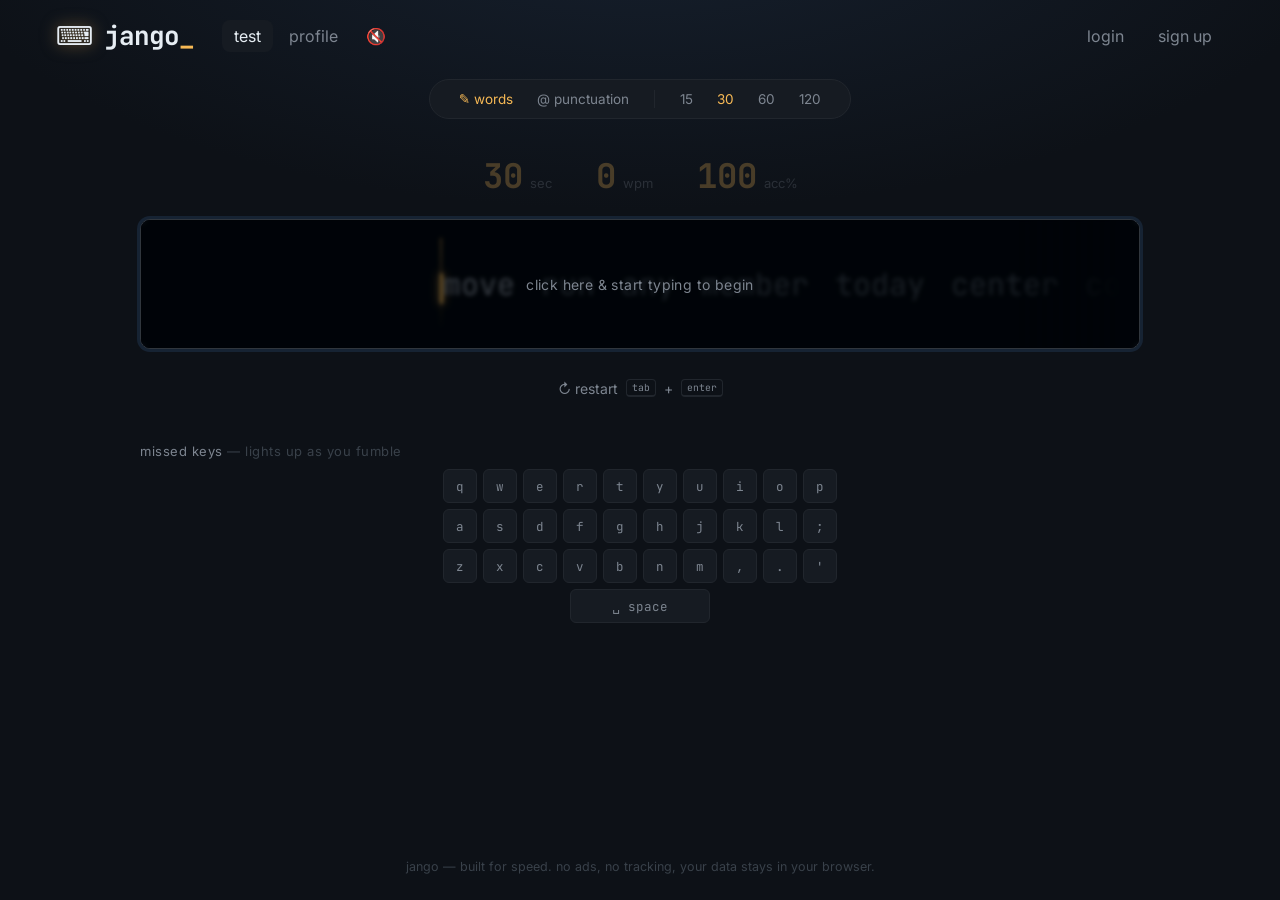
==== index.html @ 39b9f6f8 "Build Jango: dark-themed typing speed test with moving word belt - Conveyor-belt word display: words" ====
<!DOCTYPE html>
<html lang="en">
<head>
  <meta charset="UTF-8" />
  <meta name="viewport" content="width=device-width, initial-scale=1.0" />
  <title>Jango — Typing Speed Test</title>
  <meta name="description" content="Jango: a fast, beautiful, dark-themed typing speed test with a moving word belt, missed-key analytics and per-user progress tracking." />
  <link rel="preconnect" href="https://fonts.googleapis.com" />
  <link rel="preconnect" href="https://fonts.gstatic.com" crossorigin />
  <link href="https://fonts.googleapis.com/css2?family=JetBrains+Mono:ital,wght@0,400;0,500;0,700;1,400&family=Inter:wght@400;500;600;800&display=swap" rel="stylesheet" />
  <link rel="stylesheet" href="css/style.css" />
  <link rel="icon" href="data:image/svg+xml,<svg xmlns='http://www.w3.org/2000/svg' viewBox='0 0 100 100'><text y='.9em' font-size='90'>⌨️</text></svg>" />
</head>
<body>

  <!-- ══════════════════════ TOP PROGRESS BAR (GitHub-upload style) ══════════════════════ -->
  <div id="top-progress" class="top-progress" aria-hidden="true">
    <div id="top-progress-fill" class="top-progress__fill"></div>
  </div>

  <!-- ══════════════════════ HEADER ══════════════════════ -->
  <header class="header">
    <div class="header__brand" id="brand-home" title="Jango — home">
      <!-- IMAGE PLACEHOLDER: swap this inline logo for assets/images/logo.svg when ready -->
      <span class="header__logo" aria-hidden="true">⌨</span>
      <h1 class="header__title">jango<span class="header__cursor">_</span></h1>
    </div>

    <nav class="header__nav">
      <button class="nav-btn" id="nav-test"    title="Typing test">test</button>
      <button class="nav-btn" id="nav-profile" title="Your stats & history">profile</button>
      <button class="nav-btn" id="nav-sound"   title="Toggle sound effects">🔇</button>
    </nav>

    <div class="header__auth" id="auth-area">
      <!-- Filled by auth.js: either "login / sign up" buttons or the username + logout -->
    </div>
  </header>

  <!-- ══════════════════════ MAIN ══════════════════════ -->
  <main class="main">

    <!-- ─────────────── TEST VIEW ─────────────── -->
    <section id="view-test" class="view view--active">

      <!-- config bar -->
      <div class="config" id="config-bar">
        <div class="config__group" role="group" aria-label="content mode">
          <button class="chip chip--active" data-punct="off" id="chip-words">✎ words</button>
          <button class="chip" data-punct="on" id="chip-punct">@ punctuation</button>
        </div>
        <span class="config__divider"></span>
        <div class="config__group" role="group" aria-label="test duration">
          <button class="chip chip--time" data-time="15">15</button>
          <button class="chip chip--time chip--active" data-time="30">30</button>
          <button class="chip chip--time" data-time="60">60</button>
          <button class="chip chip--time" data-time="120">120</button>
        </div>
      </div>

      <!-- live stats -->
      <div class="live" id="live-stats">
        <div class="live__stat"><span class="live__value" id="live-timer">30</span><span class="live__label">sec</span></div>
        <div class="live__stat"><span class="live__value" id="live-wpm">0</span><span class="live__label">wpm</span></div>
        <div class="live__stat"><span class="live__value" id="live-acc">100</span><span class="live__label">acc%</span></div>
      </div>

      <!-- ── THE BELT ──  words ride right→left; typed words fall off the left edge -->
      <div class="belt-zone" id="belt-zone" tabindex="0" aria-label="typing area — click and start typing">
        <div class="belt-zone__fade belt-zone__fade--left"></div>
        <div class="belt-zone__fade belt-zone__fade--right"></div>
        <div class="belt__marker" aria-hidden="true"></div>
        <div class="belt" id="belt"><!-- word spans injected by belt.js --></div>
        <div class="belt-zone__hint" id="belt-hint">click here & start typing to begin</div>
      </div>

      <!-- restart -->
      <div class="under-belt">
        <button class="ghost-btn" id="btn-restart" title="Restart (Tab + Enter)">
          ↻ restart <kbd>tab</kbd>+<kbd>enter</kbd>
        </button>
      </div>

      <!-- live missed-keys keyboard -->
      <div class="kbwrap">
        <p class="kbwrap__title">missed keys <span class="kbwrap__sub">— lights up as you fumble</span></p>
        <div class="keyboard" id="keyboard"><!-- built by stats.js --></div>
      </div>
    </section>

    <!-- ─────────────── RESULTS VIEW ─────────────── -->
    <section id="view-results" class="view">
      <h2 class="results__heading">run complete<span class="accent">.</span></h2>

      <div class="results__grid">
        <div class="rcard rcard--big">
          <span class="rcard__label">wpm</span>
          <span class="rcard__value" id="res-wpm">0</span>
        </div>
        <div class="rcard rcard--big">
          <span class="rcard__label">accuracy</span>
          <span class="rcard__value" id="res-acc">0%</span>
        </div>
        <div class="rcard"><span class="rcard__label">raw wpm</span><span class="rcard__value rcard__value--sm" id="res-raw">0</span></div>
        <div class="rcard"><span class="rcard__label">consistency</span><span class="rcard__value rcard__value--sm" id="res-cons">0%</span></div>
        <div class="rcard"><span class="rcard__label">characters <span title="correct / incorrect / missed">ⓘ</span></span><span class="rcard__value rcard__value--sm" id="res-chars">0/0/0</span></div>
        <div class="rcard"><span class="rcard__label">mode</span><span class="rcard__value rcard__value--sm" id="res-mode">30s</span></div>
      </div>

      <div class="results__missed">
        <p class="kbwrap__title">your problem keys</p>
        <div id="res-missed-list" class="missed-list"><!-- worst keys, ranked --></div>
      </div>

      <canvas id="res-chart" class="results__chart" width="900" height="220" aria-label="words-per-minute over the duration of the test"></canvas>

      <div class="results__actions">
        <button class="ghost-btn" id="btn-again">↻ go again</button>
        <button class="ghost-btn" id="btn-to-profile">📈 view progress</button>
      </div>
      <p class="results__note" id="res-save-note"></p>
    </section>

    <!-- ─────────────── PROFILE VIEW ─────────────── -->
    <section id="view-profile" class="view">
      <div class="profile__head">
        <!-- IMAGE PLACEHOLDER: user avatar — swap for an <img src="assets/images/avatars/…"> -->
        <div class="profile__avatar" id="profile-avatar">?</div>
        <div>
          <h2 class="profile__name" id="profile-name">guest</h2>
          <p class="profile__meta" id="profile-meta">log in to start tracking your progress</p>
        </div>
      </div>

      <div class="results__grid profile__grid">
        <div class="rcard"><span class="rcard__label">tests taken</span><span class="rcard__value rcard__value--sm" id="pf-tests">0</span></div>
        <div class="rcard"><span class="rcard__label">best wpm</span><span class="rcard__value rcard__value--sm" id="pf-best">0</span></div>
        <div class="rcard"><span class="rcard__label">avg wpm</span><span class="rcard__value rcard__value--sm" id="pf-avg">0</span></div>
        <div class="rcard"><span class="rcard__label">avg accuracy</span><span class="rcard__value rcard__value--sm" id="pf-acc">0%</span></div>
      </div>

      <p class="kbwrap__title">wpm history</p>
      <canvas id="pf-chart" class="results__chart" width="900" height="240" aria-label="history of words-per-minute across all your tests"></canvas>

      <p class="kbwrap__title">all-time problem keys</p>
      <div class="keyboard keyboard--profile" id="pf-keyboard"></div>

      <p class="kbwrap__title">recent runs</p>
      <table class="runs" id="pf-table">
        <thead><tr><th>when</th><th>mode</th><th>wpm</th><th>acc</th><th>raw</th></tr></thead>
        <tbody><!-- rows injected --></tbody>
      </table>
    </section>
  </main>

  <footer class="footer">
    <span>jango — built for speed. no ads, no tracking, your data stays in your browser.</span>
  </footer>

  <!-- ══════════════════════ AUTH MODAL ══════════════════════ -->
  <div class="modal-backdrop" id="auth-modal" hidden>
    <div class="modal" role="dialog" aria-modal="true" aria-labelledby="auth-modal-title">
      <button class="modal__close" id="auth-close" aria-label="close">×</button>
      <h3 class="modal__title" id="auth-modal-title">welcome back</h3>
      <p class="modal__sub" id="auth-modal-sub">log in to keep your streaks and stats</p>

      <form id="auth-form" autocomplete="off">
        <label class="field">
          <span class="field__label">username</span>
          <input class="field__input" id="auth-user" type="text" minlength="2" maxlength="20" required spellcheck="false" />
        </label>
        <label class="field">
          <span class="field__label">password</span>
          <input class="field__input" id="auth-pass" type="password" minlength="4" required />
        </label>
        <p class="modal__error" id="auth-error" hidden></p>
        <button class="cta" type="submit" id="auth-submit">log in</button>
      </form>

      <p class="modal__switch">
        <span id="auth-switch-label">no account?</span>
        <button class="linklike" id="auth-switch">sign up</button>
      </p>
    </div>
  </div>

  <!--
    SOUND PLACEHOLDERS ─ drop files into assets/sounds/ with these names and
    sound.js picks them up automatically (see js/sound.js):
      assets/sounds/click.mp3   — keypress
      assets/sounds/error.mp3   — wrong key
      assets/sounds/finish.mp3  — test complete
      assets/sounds/levelup.mp3 — new personal best
  -->

  <script src="js/words.js"></script>
  <script src="js/storage.js"></script>
  <script src="js/sound.js"></script>
  <script src="js/auth.js"></script>
  <script src="js/stats.js"></script>
  <script src="js/belt.js"></script>
  <script src="js/main.js"></script>
</body>
</html>
---- css/style.css ----
/* ═══════════════════════════════════════════════════════════════════
   JANGO — dark theme
   Design tokens live on :root so a future light theme (or user themes)
   only has to swap these values.
   ═══════════════════════════════════════════════════════════════════ */
:root {
  --bg:        #0d1117;   /* page ground (GitHub-dark family)          */
  --bg-raise:  #161b22;   /* cards, header                             */
  --bg-inset:  #010409;   /* belt zone, inputs                         */
  --line:      #21262d;   /* hairline borders                          */
  --text:      #e6edf3;   /* primary text                              */
  --text-dim:  #7d8590;   /* secondary text                            */
  --text-faint:#39414a;   /* untyped belt words                        */
  --accent:    #f7b955;   /* jango gold — caret, highlights            */
  --accent-2:  #58a6ff;   /* cool blue — links, chart line             */
  --good:      #3fb950;   /* correct chars, progress bar               */
  --bad:       #f85149;   /* errors, missed keys                       */
  --font-mono: "JetBrains Mono", ui-monospace, "Cascadia Code", Consolas, monospace;
  --font-ui:   "Inter", system-ui, -apple-system, "Segoe UI", sans-serif;
  --radius: 10px;
}

* { margin: 0; padding: 0; box-sizing: border-box; }

html { color-scheme: dark; }

body {
  background:
    radial-gradient(1200px 500px at 50% -10%, #16202e 0%, transparent 60%),
    var(--bg);
  color: var(--text);
  font-family: var(--font-ui);
  min-height: 100vh;
  display: flex;
  flex-direction: column;
}

button { font: inherit; color: inherit; background: none; border: none; cursor: pointer; }
kbd {
  font-family: var(--font-mono); font-size: .7em;
  border: 1px solid var(--line); border-bottom-width: 2px;
  border-radius: 4px; padding: 1px 5px; color: var(--text-dim);
}

/* ═══════════ top progress bar — GitHub-upload style ═══════════ */
.top-progress {
  position: fixed; inset: 0 0 auto 0; height: 3px;
  background: transparent; z-index: 100;
}
.top-progress__fill {
  height: 100%; width: 0%;
  background: linear-gradient(90deg, var(--good), #7ee787);
  box-shadow: 0 0 12px rgba(63, 185, 80, .8);
  transition: width .25s linear, opacity .4s ease;
  border-radius: 0 3px 3px 0;
}
.top-progress__fill.is-done { opacity: 0; }

/* ═══════════ header ═══════════ */
.header {
  display: flex; align-items: center; gap: 28px;
  padding: 18px clamp(16px, 5vw, 56px);
}
.header__brand { display: flex; align-items: center; gap: 10px; cursor: pointer; user-select: none; }
.header__logo  { font-size: 26px; filter: drop-shadow(0 0 8px rgba(247,185,85,.5)); }
.header__title { font-family: var(--font-mono); font-size: 26px; font-weight: 700; letter-spacing: -1px; }
.header__cursor { color: var(--accent); animation: blink 1.1s steps(1) infinite; }
@keyframes blink { 50% { opacity: 0; } }

.header__nav { display: flex; gap: 4px; }
.nav-btn {
  color: var(--text-dim); padding: 6px 12px; border-radius: 8px;
  transition: color .15s, background .15s;
}
.nav-btn:hover, .nav-btn.is-active { color: var(--text); background: var(--bg-raise); }

.header__auth { margin-left: auto; display: flex; align-items: center; gap: 10px; }
.header__user { font-family: var(--font-mono); color: var(--accent); }

/* ═══════════ layout ═══════════ */
.main {
  width: min(1000px, 94vw);
  margin: 0 auto;
  flex: 1;
  display: flex; flex-direction: column;
}
.view { display: none; animation: fadein .3s ease; padding-bottom: 48px; }
.view--active { display: block; }
@keyframes fadein { from { opacity: 0; transform: translateY(6px); } }

/* ═══════════ config chips ═══════════ */
.config {
  display: flex; align-items: center; justify-content: center; gap: 14px;
  background: var(--bg-raise); border: 1px solid var(--line);
  border-radius: 999px; padding: 6px 18px;
  width: fit-content; margin: 8px auto 34px;
  transition: opacity .25s;
}
.config.is-hidden { opacity: 0; pointer-events: none; }
.config__group { display: flex; gap: 2px; }
.config__divider { width: 1px; height: 18px; background: var(--line); }
.chip {
  color: var(--text-dim); font-size: 13.5px; padding: 5px 11px; border-radius: 999px;
  transition: color .15s;
}
.chip:hover { color: var(--text); }
.chip--active { color: var(--accent); }

/* ═══════════ live stats ═══════════ */
.live {
  display: flex; justify-content: center; gap: 44px;
  margin-bottom: 10px; min-height: 56px;
  opacity: .25; transition: opacity .3s;
}
.live.is-on { opacity: 1; }
.live__stat  { display: flex; align-items: baseline; gap: 7px; }
.live__value { font-family: var(--font-mono); font-size: 34px; font-weight: 700; color: var(--accent); }
.live__label { color: var(--text-dim); font-size: 13px; }

/* ═══════════ THE BELT ═══════════ */
.belt-zone {
  position: relative;
  height: 130px;
  background: var(--bg-inset);
  border: 1px solid var(--line);
  border-radius: var(--radius);
  overflow: hidden;
  outline: none;
  cursor: text;
}
.belt-zone:focus-within, .belt-zone:focus { border-color: #30363d; box-shadow: 0 0 0 3px rgba(88,166,255,.12); }

/* soft edges so words genuinely "disappear" off both sides */
.belt-zone__fade {
  position: absolute; top: 0; bottom: 0; width: 120px; z-index: 3; pointer-events: none;
}
.belt-zone__fade--left  { left: 0;  background: linear-gradient(90deg,  var(--bg-inset) 15%, transparent); }
.belt-zone__fade--right { right: 0; background: linear-gradient(-90deg, var(--bg-inset) 15%, transparent); }

/* the fixed "read head": words are typed when they reach this line */
.belt__marker {
  position: absolute; left: 30%; top: 18px; bottom: 18px; width: 2px; z-index: 2;
  background: linear-gradient(var(--accent), transparent);
  opacity: .5;
}

.belt {
  position: absolute; left: 30%; top: 50%;
  display: flex; gap: 26px; align-items: baseline;
  transform: translateY(-50%);
  transition: transform .22s cubic-bezier(.25, .9, .3, 1);
  will-change: transform;
  white-space: nowrap;
}

.word {
  font-family: var(--font-mono);
  font-size: 30px;
  color: var(--text-faint);
  transition: opacity .35s ease, filter .35s ease;
}
.word--active .letter--pending { color: var(--text-dim); }
.word--done   { opacity: .18; filter: blur(1px); }   /* fading off the left edge */
.word--gone   { opacity: 0; }

.letter { transition: color .08s; }
.letter--ok    { color: var(--good); }
.letter--bad   { color: var(--bad); text-decoration: underline; text-underline-offset: 5px; }
.letter--extra { color: var(--bad); opacity: .6; }

/* caret inside the active word */
.caret {
  display: inline-block; width: 2.5px; height: 1.05em;
  background: var(--accent); border-radius: 2px;
  vertical-align: text-bottom;
  animation: blink 1s steps(1) infinite;
  box-shadow: 0 0 8px var(--accent);
}
.belt-zone.is-typing .caret { animation: none; }

.belt-zone__hint {
  position: absolute; inset: 0; z-index: 4;
  display: flex; align-items: center; justify-content: center;
  color: var(--text-dim); font-size: 14px; letter-spacing: .4px;
  background: rgba(1, 4, 9, .55); backdrop-filter: blur(2px);
  transition: opacity .25s;
}
.belt-zone__hint.is-hidden { opacity: 0; pointer-events: none; }

/* wrong-key shake */
@keyframes shake { 25% { transform: translate(-2px, -50%); } 75% { transform: translate(2px, -50%); } }
.belt.is-error { animation: shake .09s 1 linear; }

.under-belt { display: flex; justify-content: center; margin: 20px 0 36px; }
.ghost-btn {
  color: var(--text-dim); font-size: 14px;
  padding: 9px 18px; border-radius: 8px; border: 1px solid transparent;
  display: inline-flex; align-items: center; gap: 8px;
  transition: color .15s, border-color .15s, background .15s;
}
.ghost-btn:hover { color: var(--text); border-color: var(--line); background: var(--bg-raise); }

/* ═══════════ keyboard heat-map ═══════════ */
.kbwrap { margin-top: 6px; }
.kbwrap__title { color: var(--text-dim); font-size: 13px; margin: 22px 0 10px; letter-spacing: .5px; }
.kbwrap__sub   { color: var(--text-faint); }

.keyboard { display: flex; flex-direction: column; gap: 6px; align-items: center; user-select: none; }
.keyboard__row { display: flex; gap: 6px; }
.key {
  font-family: var(--font-mono); font-size: 12.5px;
  min-width: 34px; height: 34px; padding: 0 8px;
  display: flex; align-items: center; justify-content: center;
  border: 1px solid var(--line); border-radius: 6px;
  color: var(--text-dim); background: var(--bg-raise);
  transition: background .2s, color .2s, box-shadow .2s, transform .05s;
  position: relative;
}
.key--wide { min-width: 140px; }
.key.is-pressed { transform: translateY(1px); background: #1f2733; color: var(--text); }
/* heat levels applied by stats.js according to miss ratio */
.key.heat-1 { background: #3d1d1f; color: #ffa198; border-color: #5a2224; }
.key.heat-2 { background: #58211f; color: #ffb4ab; border-color: #7c2a26; box-shadow: 0 0 8px rgba(248,81,73,.25); }
.key.heat-3 { background: #7c2a26; color: #ffd8d3; border-color: var(--bad); box-shadow: 0 0 14px rgba(248,81,73,.45); }
.key__count {
  position: absolute; top: -7px; right: -5px;
  background: var(--bad); color: #fff; font-size: 9px; font-weight: 700;
  min-width: 15px; height: 15px; border-radius: 999px;
  display: flex; align-items: center; justify-content: center; padding: 0 3px;
}

/* ═══════════ results ═══════════ */
.results__heading { font-size: 34px; font-weight: 800; margin: 18px 0 26px; }
.accent { color: var(--accent); }

.results__grid {
  display: grid; grid-template-columns: repeat(4, 1fr); gap: 14px;
}
.rcard {
  background: var(--bg-raise); border: 1px solid var(--line); border-radius: var(--radius);
  padding: 16px 18px; display: flex; flex-direction: column; gap: 6px;
}
.rcard--big { grid-column: span 2; }
.rcard__label { color: var(--text-dim); font-size: 13px; }
.rcard__value { font-family: var(--font-mono); font-size: 52px; font-weight: 700; color: var(--accent); line-height: 1; }
.rcard__value--sm { font-size: 26px; color: var(--text); }

.results__missed { margin-top: 26px; }
.missed-list { display: flex; flex-wrap: wrap; gap: 10px; }
.missed-list__empty { color: var(--text-dim); font-size: 14px; }
.mkey {
  font-family: var(--font-mono);
  display: inline-flex; align-items: center; gap: 8px;
  border: 1px solid #5a2224; background: #2a1215; color: #ffa198;
  border-radius: 8px; padding: 7px 12px; font-size: 14px;
}
.mkey b { font-size: 17px; color: #ffd8d3; }

.results__chart {
  width: 100%; height: auto; margin-top: 28px;
  background: var(--bg-raise); border: 1px solid var(--line); border-radius: var(--radius);
}
.results__actions { display: flex; gap: 12px; margin-top: 22px; }
.results__note { color: var(--text-dim); font-size: 13px; margin-top: 14px; }
.results__note a, .linklike { color: var(--accent-2); }

/* ═══════════ profile ═══════════ */
.profile__head { display: flex; align-items: center; gap: 18px; margin: 18px 0 26px; }
.profile__avatar {
  width: 64px; height: 64px; border-radius: 50%;
  background: linear-gradient(135deg, var(--accent), #d98324);
  color: #1a1108; font-size: 30px; font-weight: 800;
  display: flex; align-items: center; justify-content: center;
  text-transform: uppercase;
}
.profile__name { font-size: 26px; font-weight: 800; }
.profile__meta { color: var(--text-dim); font-size: 14px; margin-top: 2px; }
.profile__grid { margin-bottom: 10px; }
.keyboard--profile { align-items: flex-start; }

.runs { width: 100%; border-collapse: collapse; font-size: 14px; }
.runs th {
  text-align: left; color: var(--text-dim); font-weight: 500; font-size: 12.5px;
  padding: 8px 12px; border-bottom: 1px solid var(--line);
}
.runs td { padding: 9px 12px; border-bottom: 1px solid var(--line); font-family: var(--font-mono); }
.runs tr:hover td { background: var(--bg-raise); }

/* ═══════════ auth modal ═══════════ */
.modal-backdrop[hidden] { display: none; }
.modal-backdrop {
  position: fixed; inset: 0; z-index: 200;
  background: rgba(1, 4, 9, .7); backdrop-filter: blur(3px);
  display: flex; align-items: center; justify-content: center;
}
.modal {
  position: relative;
  width: min(380px, 92vw);
  background: var(--bg-raise); border: 1px solid var(--line);
  border-radius: 14px; padding: 30px;
  animation: pop .18s ease;
}
@keyframes pop { from { transform: scale(.96); opacity: 0; } }
.modal__close { position: absolute; top: 10px; right: 14px; font-size: 22px; color: var(--text-dim); }
.modal__title { font-size: 22px; font-weight: 800; }
.modal__sub   { color: var(--text-dim); font-size: 13.5px; margin: 4px 0 20px; }
.modal__error { color: var(--bad); font-size: 13px; margin-bottom: 12px; }
.modal__switch { margin-top: 16px; color: var(--text-dim); font-size: 13.5px; text-align: center; }

.field { display: block; margin-bottom: 14px; }
.field__label { display: block; color: var(--text-dim); font-size: 12.5px; margin-bottom: 6px; }
.field__input {
  width: 100%; background: var(--bg-inset); border: 1px solid var(--line);
  border-radius: 8px; padding: 10px 12px; color: var(--text);
  font-family: var(--font-mono); font-size: 14px; outline: none;
  transition: border-color .15s, box-shadow .15s;
}
.field__input:focus { border-color: var(--accent-2); box-shadow: 0 0 0 3px rgba(88,166,255,.15); }

.cta {
  width: 100%; padding: 11px;
  background: var(--accent); color: #1a1108;
  font-weight: 700; border-radius: 8px;
  transition: filter .15s, transform .05s;
}
.cta:hover { filter: brightness(1.08); }
.cta:active { transform: translateY(1px); }

/* ═══════════ footer ═══════════ */
.footer {
  text-align: center; color: var(--text-faint); font-size: 12.5px;
  padding: 22px 0 26px;
}

/* ═══════════ responsive ═══════════ */
@media (max-width: 760px) {
  .results__grid { grid-template-columns: repeat(2, 1fr); }
  .word { font-size: 24px; }
  .live { gap: 26px; }
  .live__value { font-size: 26px; }
  .keyboard { transform: scale(.82); transform-origin: top center; }
  .header { flex-wrap: wrap; gap: 12px; }
}
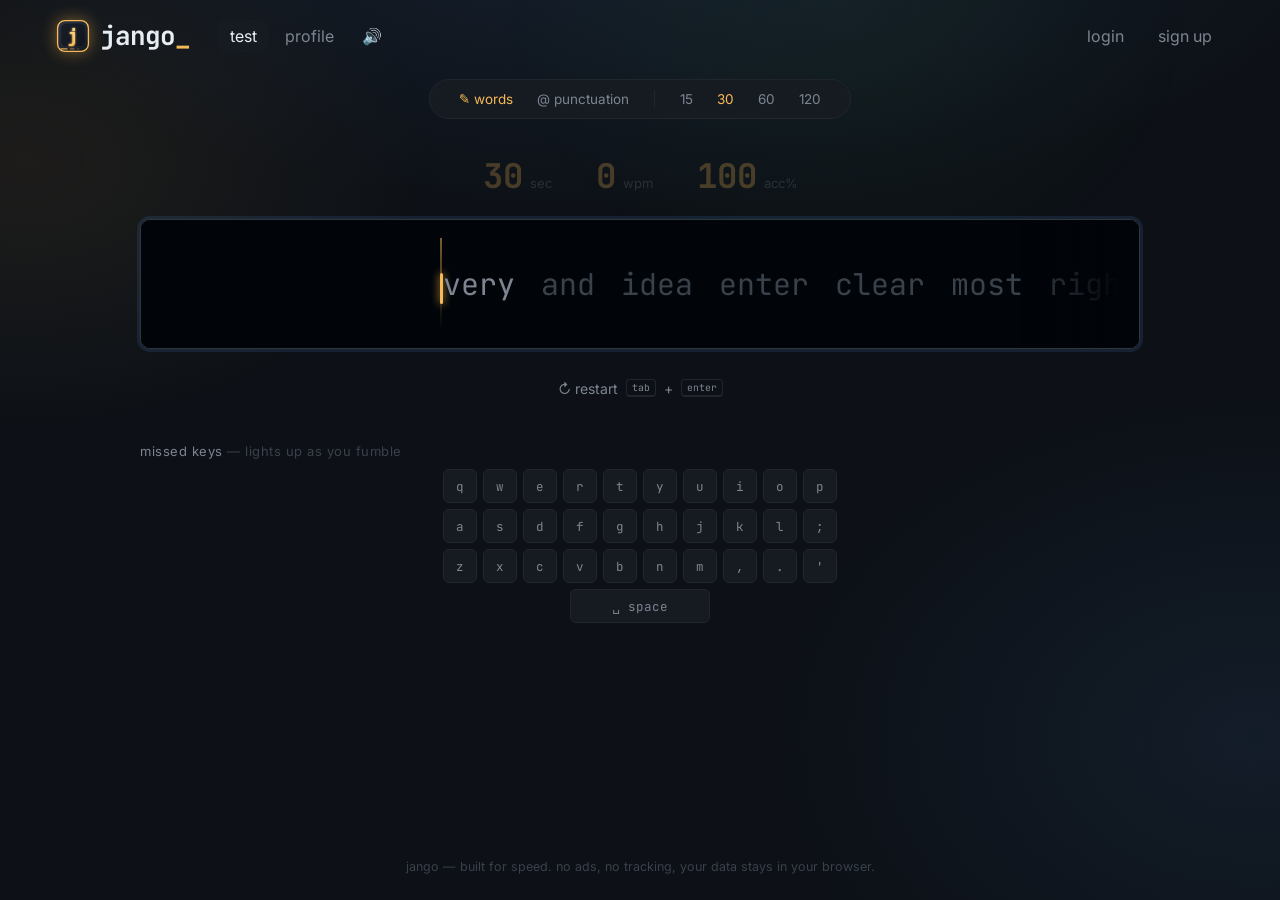
==== commit fa7f1f86: "Add real sounds/logo, fix start-hint bug, and add game-feel effects - Fix: 'click here & start typin" ====
--- a/index.html
+++ b/index.html
@@ -9,7 +9,7 @@
   <link rel="preconnect" href="https://fonts.gstatic.com" crossorigin />
   <link href="https://fonts.googleapis.com/css2?family=JetBrains+Mono:ital,wght@0,400;0,500;0,700;1,400&family=Inter:wght@400;500;600;800&display=swap" rel="stylesheet" />
   <link rel="stylesheet" href="css/style.css" />
-  <link rel="icon" href="data:image/svg+xml,<svg xmlns='http://www.w3.org/2000/svg' viewBox='0 0 100 100'><text y='.9em' font-size='90'>⌨️</text></svg>" />
+  <link rel="icon" href="assets/images/logo.svg" type="image/svg+xml" />
 </head>
 <body>
 
@@ -21,8 +21,7 @@
   <!-- ══════════════════════ HEADER ══════════════════════ -->
   <header class="header">
     <div class="header__brand" id="brand-home" title="Jango — home">
-      <!-- IMAGE PLACEHOLDER: swap this inline logo for assets/images/logo.svg when ready -->
-      <span class="header__logo" aria-hidden="true">⌨</span>
+      <img class="header__logo" src="assets/images/logo.svg" alt="" width="34" height="34" />
       <h1 class="header__title">jango<span class="header__cursor">_</span></h1>
     </div>
 
@@ -71,7 +70,9 @@
         <div class="belt-zone__fade belt-zone__fade--right"></div>
         <div class="belt__marker" aria-hidden="true"></div>
         <div class="belt" id="belt"><!-- word spans injected by belt.js --></div>
-        <div class="belt-zone__hint" id="belt-hint">click here & start typing to begin</div>
+        <canvas id="fx-belt" class="fx-belt" aria-hidden="true"></canvas>
+        <div class="combo" id="combo" aria-hidden="true"></div>
+        <div class="belt-zone__hint" id="belt-hint">click here, then just start typing ⚡</div>
       </div>
 
       <!-- restart -->
@@ -91,6 +92,7 @@
     <!-- ─────────────── RESULTS VIEW ─────────────── -->
     <section id="view-results" class="view">
       <h2 class="results__heading">run complete<span class="accent">.</span></h2>
+      <p class="results__rank" id="res-rank"></p>
 
       <div class="results__grid">
         <div class="rcard rcard--big">
@@ -184,13 +186,13 @@
     </div>
   </div>
 
+  <!-- full-screen confetti layer (personal bests) -->
+  <canvas id="fx-screen" class="fx-screen" aria-hidden="true"></canvas>
+
   <!--
-    SOUND PLACEHOLDERS ─ drop files into assets/sounds/ with these names and
-    sound.js picks them up automatically (see js/sound.js):
-      assets/sounds/click.mp3   — keypress
-      assets/sounds/error.mp3   — wrong key
-      assets/sounds/finish.mp3  — test complete
-      assets/sounds/levelup.mp3 — new personal best
+    SOUNDS ─ real files live in assets/sounds/ (click/error/finish/levelup
+    .wav). Replace them with your own — same names — and sound.js picks
+    them up automatically.
   -->
 
   <script src="js/words.js"></script>
@@ -198,6 +200,7 @@
   <script src="js/sound.js"></script>
   <script src="js/auth.js"></script>
   <script src="js/stats.js"></script>
+  <script src="js/fx.js"></script>
   <script src="js/belt.js"></script>
   <script src="js/main.js"></script>
 </body>
--- a/css/style.css
+++ b/css/style.css
@@ -33,6 +33,24 @@
   min-height: 100vh;
   display: flex;
   flex-direction: column;
+  overflow-x: hidden;
+}
+
+/* slow-drifting aurora behind everything — makes the page feel alive */
+body::before {
+  content: "";
+  position: fixed; inset: -30%;
+  z-index: -1;
+  background:
+    radial-gradient(600px 400px at 20% 30%, rgba(247,185,85,.07), transparent 70%),
+    radial-gradient(700px 500px at 80% 70%, rgba(88,166,255,.08), transparent 70%),
+    radial-gradient(500px 400px at 60% 20%, rgba(63,185,80,.05), transparent 70%);
+  animation: aurora 26s ease-in-out infinite alternate;
+  pointer-events: none;
+}
+@keyframes aurora {
+  from { transform: translate(0, 0) rotate(0deg); }
+  to   { transform: translate(6%, 4%) rotate(8deg); }
 }
 
 button { font: inherit; color: inherit; background: none; border: none; cursor: pointer; }
@@ -62,7 +80,8 @@
   padding: 18px clamp(16px, 5vw, 56px);
 }
 .header__brand { display: flex; align-items: center; gap: 10px; cursor: pointer; user-select: none; }
-.header__logo  { font-size: 26px; filter: drop-shadow(0 0 8px rgba(247,185,85,.5)); }
+.header__logo  { display: block; filter: drop-shadow(0 0 8px rgba(247,185,85,.45)); transition: transform .25s; }
+.header__brand:hover .header__logo { transform: rotate(-8deg) scale(1.08); }
 .header__title { font-family: var(--font-mono); font-size: 26px; font-weight: 700; letter-spacing: -1px; }
 .header__cursor { color: var(--accent); animation: blink 1.1s steps(1) infinite; }
 @keyframes blink { 50% { opacity: 0; } }
@@ -163,6 +182,18 @@
 .word--done   { opacity: .18; filter: blur(1px); }   /* fading off the left edge */
 .word--gone   { opacity: 0; }
 
+/* perfectly-typed word pops gold as it leaves */
+.word--perfect { animation: wordpop .35s ease; }
+@keyframes wordpop {
+  30% { transform: scale(1.12); text-shadow: 0 0 18px rgba(247,185,85,.9); }
+}
+
+/* idle state: words bob gently so the belt looks alive before you type */
+.belt-zone.is-idle .word { animation: bob 3.2s ease-in-out infinite; }
+.belt-zone.is-idle .word:nth-child(3n)   { animation-delay: -.9s; }
+.belt-zone.is-idle .word:nth-child(3n+1) { animation-delay: -1.9s; }
+@keyframes bob { 50% { transform: translateY(-5px); } }
+
 .letter { transition: color .08s; }
 .letter--ok    { color: var(--good); }
 .letter--bad   { color: var(--bad); text-decoration: underline; text-underline-offset: 5px; }
@@ -184,8 +215,33 @@
   color: var(--text-dim); font-size: 14px; letter-spacing: .4px;
   background: rgba(1, 4, 9, .55); backdrop-filter: blur(2px);
   transition: opacity .25s;
-}
-.belt-zone__hint.is-hidden { opacity: 0; pointer-events: none; }
+  pointer-events: none;                 /* clicks pass through to the zone */
+  animation: hintpulse 2.2s ease-in-out infinite;
+}
+.belt-zone__hint.is-hidden { opacity: 0; animation: none; }
+@keyframes hintpulse { 50% { color: var(--text); } }
+
+/* particle canvases */
+.fx-belt {
+  position: absolute; inset: 0; z-index: 3; pointer-events: none;
+}
+.fx-screen {
+  position: fixed; inset: 0; z-index: 150; pointer-events: none;
+}
+
+/* combo streak badge — top-right of the belt zone */
+.combo {
+  position: absolute; top: 10px; right: 16px; z-index: 4;
+  font-family: var(--font-mono); font-size: 16px; font-weight: 700;
+  color: var(--accent);
+  opacity: 0; transform: translateY(-4px);
+  transition: opacity .2s, transform .2s;
+  text-shadow: 0 0 12px rgba(247,185,85,.6);
+  pointer-events: none;
+}
+.combo.is-on { opacity: 1; transform: translateY(0); }
+.combo.pulse { animation: combopulse .18s ease; }
+@keyframes combopulse { 40% { transform: scale(1.25); } }
 
 /* wrong-key shake */
 @keyframes shake { 25% { transform: translate(-2px, -50%); } 75% { transform: translate(2px, -50%); } }
@@ -230,8 +286,12 @@
 }
 
 /* ═══════════ results ═══════════ */
-.results__heading { font-size: 34px; font-weight: 800; margin: 18px 0 26px; }
+.results__heading { font-size: 34px; font-weight: 800; margin: 18px 0 6px; }
 .accent { color: var(--accent); }
+.results__rank {
+  color: var(--text-dim); font-size: 15px; margin: 0 0 24px;
+}
+.results__rank b { color: var(--accent); font-weight: 600; }
 
 .results__grid {
   display: grid; grid-template-columns: repeat(4, 1fr); gap: 14px;
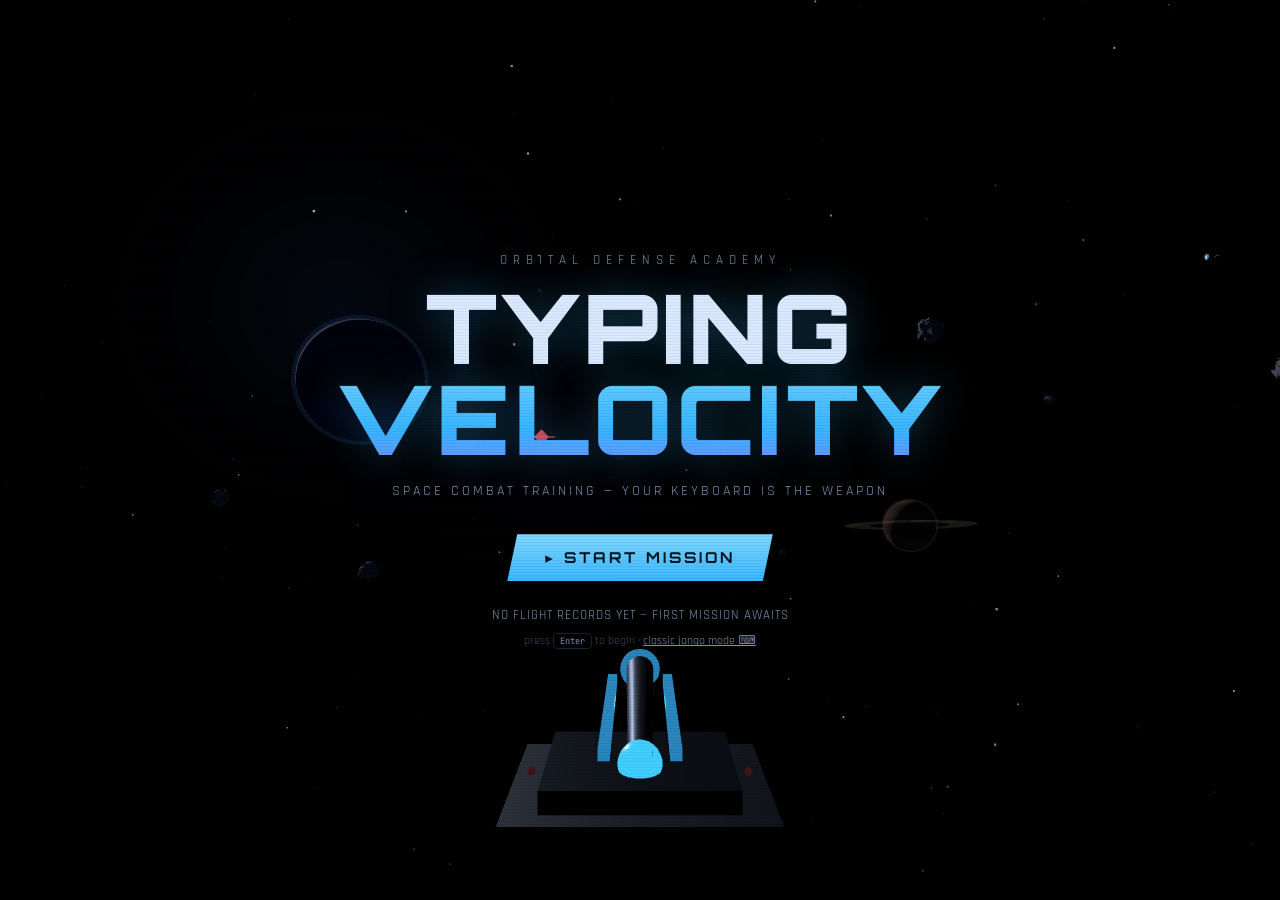
==== commit 5a6e6fcf: "Build Typing Velocity: 3D space-combat typing simulator Complete new main experience (Three.js, no b" ====
--- a/index.html
+++ b/index.html
@@ -3,205 +3,229 @@
 <head>
   <meta charset="UTF-8" />
   <meta name="viewport" content="width=device-width, initial-scale=1.0" />
-  <title>Jango — Typing Speed Test</title>
-  <meta name="description" content="Jango: a fast, beautiful, dark-themed typing speed test with a moving word belt, missed-key analytics and per-user progress tracking." />
+  <title>Typing Velocity — Space Combat Training</title>
+  <meta name="description" content="A 3D space-combat typing simulator: your typing charges the weapons. Timed, word-count and untimed missions, full customization, achievements and local records." />
   <link rel="preconnect" href="https://fonts.googleapis.com" />
   <link rel="preconnect" href="https://fonts.gstatic.com" crossorigin />
-  <link href="https://fonts.googleapis.com/css2?family=JetBrains+Mono:ital,wght@0,400;0,500;0,700;1,400&family=Inter:wght@400;500;600;800&display=swap" rel="stylesheet" />
-  <link rel="stylesheet" href="css/style.css" />
-  <link rel="icon" href="assets/images/logo.svg" type="image/svg+xml" />
+  <link href="https://fonts.googleapis.com/css2?family=Orbitron:wght@500;700;900&family=Rajdhani:wght@400;500;600&family=JetBrains+Mono:wght@400;500;700&display=swap" rel="stylesheet" />
+  <link rel="stylesheet" href="styles/main.css" />
+  <link rel="stylesheet" href="styles/hud.css" />
+  <link rel="icon" href="data:image/svg+xml,<svg xmlns='http://www.w3.org/2000/svg' viewBox='0 0 100 100'><text y='.9em' font-size='90'>🚀</text></svg>" />
+  <script type="importmap">{ "imports": { "three": "./vendor/three.module.min.js" } }</script>
 </head>
-<body>
-
-  <!-- ══════════════════════ TOP PROGRESS BAR (GitHub-upload style) ══════════════════════ -->
-  <div id="top-progress" class="top-progress" aria-hidden="true">
-    <div id="top-progress-fill" class="top-progress__fill"></div>
+<body data-screen="loading">
+
+  <!-- 3D space (or 2D fallback) — always behind everything -->
+  <canvas id="space" aria-hidden="true"></canvas>
+  <div class="scanlines" aria-hidden="true"></div>
+  <div id="cursor" aria-hidden="true"><i></i></div>
+
+  <!-- ═══════════ LOADING ═══════════ -->
+  <section class="screen active" id="screen-loading" aria-label="loading">
+    <div class="boot">
+      <p class="boot__head">INITIALIZING SYSTEM<span class="blink">…</span></p>
+      <ul id="boot-list"></ul>
+      <p id="boot-ready" class="boot__ready">SYSTEM READY</p>
+    </div>
+  </section>
+
+  <!-- ═══════════ LANDING ═══════════ -->
+  <section class="screen" id="screen-landing" aria-label="start">
+    <div class="landing">
+      <p class="landing__pre">ORBITAL DEFENSE ACADEMY</p>
+      <h1 class="landing__title">TYPING<br /><span>VELOCITY</span></h1>
+      <p class="landing__sub">SPACE COMBAT TRAINING — YOUR KEYBOARD IS THE WEAPON</p>
+      <button class="cta" id="btn-start" autofocus>▸ START MISSION</button>
+      <p class="landing__pb" id="landing-pb"></p>
+      <p class="landing__hint">press <kbd>Enter</kbd> to begin · <a href="classic/" class="classic-link">classic jango mode ⌨</a></p>
+    </div>
+  </section>
+
+  <!-- ═══════════ MISSION CONFIG ═══════════ -->
+  <section class="screen" id="screen-config" aria-label="mission configuration">
+    <div class="config-panel">
+      <header class="config-head">
+        <div>
+          <h2>MISSION CONFIGURATION</h2>
+          <p class="config-sub">calibrate the exercise — every option is yours</p>
+        </div>
+        <button class="ghost" id="btn-settings" title="Settings">⚙ SETTINGS</button>
+      </header>
+
+      <div class="cfg-row" id="cfg-mode">
+        <label>MODE</label>
+        <div class="chips">
+          <button class="chip" data-v="time">◔ TIME</button>
+          <button class="chip" data-v="words"># WORDS</button>
+          <button class="chip" data-v="untimed">∞ UNTIMED</button>
+        </div>
+      </div>
+
+      <div class="cfg-row" id="row-time">
+        <label>DURATION</label>
+        <div class="chips" id="cfg-time">
+          <button class="chip" data-v="15">15s</button>
+          <button class="chip" data-v="30">30s</button>
+          <button class="chip" data-v="60">60s</button>
+          <button class="chip" data-v="120">120s</button>
+          <span class="custom"><span>CUSTOM</span><input id="cfg-time-custom" type="number" min="5" max="3600" placeholder="s" /></span>
+        </div>
+      </div>
+
+      <div class="cfg-row" id="row-words">
+        <label>WORD COUNT</label>
+        <div class="chips" id="cfg-words">
+          <button class="chip" data-v="10">10</button>
+          <button class="chip" data-v="25">25</button>
+          <button class="chip" data-v="50">50</button>
+          <button class="chip" data-v="100">100</button>
+          <button class="chip" data-v="250">250</button>
+          <button class="chip" data-v="500">500</button>
+          <span class="custom"><span>CUSTOM</span><input id="cfg-words-custom" type="number" min="1" max="5000" placeholder="75" /></span>
+        </div>
+      </div>
+
+      <div class="cfg-row" id="cfg-content">
+        <label>CONTENT</label>
+        <div class="chips">
+          <button class="chip" data-v="words">WORDS</button>
+          <button class="chip" data-v="sentences">SENTENCES</button>
+          <button class="chip" data-v="quotes">QUOTES</button>
+          <button class="chip" data-v="code">CODE</button>
+        </div>
+      </div>
+
+      <div class="cfg-row">
+        <label>INCLUDE</label>
+        <div class="chips includes">
+          <label class="inc"><input type="checkbox" id="tgl-numbers" /><span>0-9 NUMBERS</span></label>
+          <label class="inc"><input type="checkbox" id="tgl-punctuation" /><span>.,!? PUNCTUATION</span></label>
+          <label class="inc"><input type="checkbox" id="tgl-symbols" /><span>@#$ SYMBOLS</span></label>
+          <label class="inc"><input type="checkbox" id="tgl-capitals" /><span>A-Z CAPITALS</span></label>
+        </div>
+      </div>
+
+      <div class="cfg-row" id="cfg-diff">
+        <label>DIFFICULTY</label>
+        <div class="chips">
+          <button class="chip" data-v="easy">EASY</button>
+          <button class="chip" data-v="normal">NORMAL</button>
+          <button class="chip" data-v="hard">HARD</button>
+          <button class="chip" data-v="expert">EXPERT</button>
+        </div>
+      </div>
+
+      <footer class="config-foot">
+        <div class="mission-preview">
+          <b id="mission-num">MISSION 01</b>
+          <em id="mission-name">CALIBRATION</em>
+          <span id="mission-brief"></span>
+          <span id="mission-inf" class="inf" hidden>MISSION TIME <b>∞</b> — no countdown, finish at your own pace</span>
+        </div>
+        <button class="cta" id="btn-launch">▸ LAUNCH</button>
+      </footer>
+    </div>
+  </section>
+
+  <!-- ═══════════ GAME ═══════════ -->
+  <section class="screen" id="screen-game" aria-label="typing test">
+    <!-- top strip -->
+    <div class="hud-top">
+      <div class="hud-panel hud-stats">
+        <span class="hud-title" id="hud-mission">MISSION</span>
+        <div class="hud-grid">
+          <span>WPM</span><b id="hud-wpm">0</b>
+          <span>ACC</span><b id="hud-acc">100%</b>
+          <span>COMBO</span><b id="hud-combo">x0</b>
+        </div>
+      </div>
+      <div class="hud-progress">
+        <span id="prog-label">0 / 0</span>
+        <div class="prog-track"><div id="prog-fill"></div></div>
+        <span id="hud-inf" class="hud-inf" hidden>∞</span>
+      </div>
+      <canvas id="radar" width="110" height="110" aria-label="radar (decorative)"></canvas>
+    </div>
+
+    <!-- typing hologram -->
+    <div id="type-panel" class="type-panel" role="textbox" aria-label="typing area">
+      <div class="type-window"><div id="type-text"></div></div>
+      <div class="type-edge" aria-hidden="true"></div>
+    </div>
+    <input id="mobile-input" type="text" autocomplete="off" autocorrect="off" autocapitalize="off" spellcheck="false" aria-hidden="true" />
+
+    <!-- energy -->
+    <div class="hud-energy">
+      <span class="hud-title">WEAPON ENERGY</span>
+      <div class="energy-track" id="energy-bar"><div id="energy-fill"></div></div>
+      <b id="energy-pct">20%</b>
+      <em id="hud-over">OVERCHARGED</em>
+    </div>
+
+    <div id="vkeyboard" aria-hidden="true"></div>
+
+    <!-- floating hud bits -->
+    <div id="combo-pop" aria-hidden="true"><b>x0</b><i></i></div>
+    <div id="hud-warn" aria-hidden="true">⚠ SYSTEM ERROR</div>
+    <div id="hud-msg" role="status"></div>
+    <div id="hud-lock">◎ TARGET LOCK</div>
+    <p class="game-hint"><kbd>Esc</kbd> pause · <kbd>Tab</kbd> restart</p>
+  </section>
+
+  <!-- ═══════════ RESULTS ═══════════ -->
+  <section class="screen" id="screen-results" aria-label="results">
+    <div class="results">
+      <h2 class="results-head">MISSION COMPLETE</h2>
+      <p id="r-mode" class="results-mode"></p>
+      <div class="r-hero">
+        <div class="r-big"><b id="r-wpm">0</b><span>WPM</span></div>
+        <div class="r-big"><b id="r-acc">0%</b><span>ACCURACY</span></div>
+      </div>
+      <div id="r-pb" class="pb"></div>
+      <div class="r-grid">
+        <div><span>MAX COMBO</span><b id="r-combo">x0</b></div>
+        <div><span>CHARACTERS</span><b id="r-chars">0</b></div>
+        <div><span>ERRORS</span><b id="r-errors">0</b></div>
+        <div><span>RAW WPM</span><b id="r-raw">0</b></div>
+        <div><span>CONSISTENCY</span><b id="r-cons">0%</b></div>
+        <div><span>CORRECTED</span><b id="r-corrected">0</b></div>
+        <div><span>TIME</span><b id="r-time">0s</b></div>
+      </div>
+      <div class="r-perf">
+        <span>PERFORMANCE</span>
+        <div class="perf-row"><em>SPEED</em><div class="perf-bar" id="bar-speed"></div></div>
+        <div class="perf-row"><em>ACCURACY</em><div class="perf-bar" id="bar-acc"></div></div>
+        <div class="perf-row"><em>CONSISTENCY</em><div class="perf-bar" id="bar-cons"></div></div>
+      </div>
+      <canvas id="r-graph" width="860" height="200"></canvas>
+      <div class="r-actions">
+        <button class="cta" id="btn-retry">↻ RETRY</button>
+        <button class="ghost" id="btn-new-mission">✦ NEW MISSION</button>
+      </div>
+    </div>
+  </section>
+
+  <!-- ═══════════ PAUSE OVERLAY ═══════════ -->
+  <div class="overlay" id="pause-overlay">
+    <div class="overlay-box">
+      <h3>MISSION PAUSED</h3>
+      <button class="cta" id="btn-resume">▸ RESUME</button>
+      <button class="ghost" id="btn-restart">↻ RESTART</button>
+      <button class="ghost" id="btn-pause-settings">⚙ SETTINGS</button>
+      <button class="ghost" id="btn-exit">✕ EXIT MISSION</button>
+    </div>
   </div>
 
-  <!-- ══════════════════════ HEADER ══════════════════════ -->
-  <header class="header">
-    <div class="header__brand" id="brand-home" title="Jango — home">
-      <img class="header__logo" src="assets/images/logo.svg" alt="" width="34" height="34" />
-      <h1 class="header__title">jango<span class="header__cursor">_</span></h1>
-    </div>
-
-    <nav class="header__nav">
-      <button class="nav-btn" id="nav-test"    title="Typing test">test</button>
-      <button class="nav-btn" id="nav-profile" title="Your stats & history">profile</button>
-      <button class="nav-btn" id="nav-sound"   title="Toggle sound effects">🔇</button>
-    </nav>
-
-    <div class="header__auth" id="auth-area">
-      <!-- Filled by auth.js: either "login / sign up" buttons or the username + logout -->
-    </div>
-  </header>
-
-  <!-- ══════════════════════ MAIN ══════════════════════ -->
-  <main class="main">
-
-    <!-- ─────────────── TEST VIEW ─────────────── -->
-    <section id="view-test" class="view view--active">
-
-      <!-- config bar -->
-      <div class="config" id="config-bar">
-        <div class="config__group" role="group" aria-label="content mode">
-          <button class="chip chip--active" data-punct="off" id="chip-words">✎ words</button>
-          <button class="chip" data-punct="on" id="chip-punct">@ punctuation</button>
-        </div>
-        <span class="config__divider"></span>
-        <div class="config__group" role="group" aria-label="test duration">
-          <button class="chip chip--time" data-time="15">15</button>
-          <button class="chip chip--time chip--active" data-time="30">30</button>
-          <button class="chip chip--time" data-time="60">60</button>
-          <button class="chip chip--time" data-time="120">120</button>
-        </div>
-      </div>
-
-      <!-- live stats -->
-      <div class="live" id="live-stats">
-        <div class="live__stat"><span class="live__value" id="live-timer">30</span><span class="live__label">sec</span></div>
-        <div class="live__stat"><span class="live__value" id="live-wpm">0</span><span class="live__label">wpm</span></div>
-        <div class="live__stat"><span class="live__value" id="live-acc">100</span><span class="live__label">acc%</span></div>
-      </div>
-
-      <!-- ── THE BELT ──  words ride right→left; typed words fall off the left edge -->
-      <div class="belt-zone" id="belt-zone" tabindex="0" aria-label="typing area — click and start typing">
-        <div class="belt-zone__fade belt-zone__fade--left"></div>
-        <div class="belt-zone__fade belt-zone__fade--right"></div>
-        <div class="belt__marker" aria-hidden="true"></div>
-        <div class="belt" id="belt"><!-- word spans injected by belt.js --></div>
-        <canvas id="fx-belt" class="fx-belt" aria-hidden="true"></canvas>
-        <div class="combo" id="combo" aria-hidden="true"></div>
-        <div class="belt-zone__hint" id="belt-hint">click here, then just start typing ⚡</div>
-      </div>
-
-      <!-- restart -->
-      <div class="under-belt">
-        <button class="ghost-btn" id="btn-restart" title="Restart (Tab + Enter)">
-          ↻ restart <kbd>tab</kbd>+<kbd>enter</kbd>
-        </button>
-      </div>
-
-      <!-- live missed-keys keyboard -->
-      <div class="kbwrap">
-        <p class="kbwrap__title">missed keys <span class="kbwrap__sub">— lights up as you fumble</span></p>
-        <div class="keyboard" id="keyboard"><!-- built by stats.js --></div>
-      </div>
-    </section>
-
-    <!-- ─────────────── RESULTS VIEW ─────────────── -->
-    <section id="view-results" class="view">
-      <h2 class="results__heading">run complete<span class="accent">.</span></h2>
-      <p class="results__rank" id="res-rank"></p>
-
-      <div class="results__grid">
-        <div class="rcard rcard--big">
-          <span class="rcard__label">wpm</span>
-          <span class="rcard__value" id="res-wpm">0</span>
-        </div>
-        <div class="rcard rcard--big">
-          <span class="rcard__label">accuracy</span>
-          <span class="rcard__value" id="res-acc">0%</span>
-        </div>
-        <div class="rcard"><span class="rcard__label">raw wpm</span><span class="rcard__value rcard__value--sm" id="res-raw">0</span></div>
-        <div class="rcard"><span class="rcard__label">consistency</span><span class="rcard__value rcard__value--sm" id="res-cons">0%</span></div>
-        <div class="rcard"><span class="rcard__label">characters <span title="correct / incorrect / missed">ⓘ</span></span><span class="rcard__value rcard__value--sm" id="res-chars">0/0/0</span></div>
-        <div class="rcard"><span class="rcard__label">mode</span><span class="rcard__value rcard__value--sm" id="res-mode">30s</span></div>
-      </div>
-
-      <div class="results__missed">
-        <p class="kbwrap__title">your problem keys</p>
-        <div id="res-missed-list" class="missed-list"><!-- worst keys, ranked --></div>
-      </div>
-
-      <canvas id="res-chart" class="results__chart" width="900" height="220" aria-label="words-per-minute over the duration of the test"></canvas>
-
-      <div class="results__actions">
-        <button class="ghost-btn" id="btn-again">↻ go again</button>
-        <button class="ghost-btn" id="btn-to-profile">📈 view progress</button>
-      </div>
-      <p class="results__note" id="res-save-note"></p>
-    </section>
-
-    <!-- ─────────────── PROFILE VIEW ─────────────── -->
-    <section id="view-profile" class="view">
-      <div class="profile__head">
-        <!-- IMAGE PLACEHOLDER: user avatar — swap for an <img src="assets/images/avatars/…"> -->
-        <div class="profile__avatar" id="profile-avatar">?</div>
-        <div>
-          <h2 class="profile__name" id="profile-name">guest</h2>
-          <p class="profile__meta" id="profile-meta">log in to start tracking your progress</p>
-        </div>
-      </div>
-
-      <div class="results__grid profile__grid">
-        <div class="rcard"><span class="rcard__label">tests taken</span><span class="rcard__value rcard__value--sm" id="pf-tests">0</span></div>
-        <div class="rcard"><span class="rcard__label">best wpm</span><span class="rcard__value rcard__value--sm" id="pf-best">0</span></div>
-        <div class="rcard"><span class="rcard__label">avg wpm</span><span class="rcard__value rcard__value--sm" id="pf-avg">0</span></div>
-        <div class="rcard"><span class="rcard__label">avg accuracy</span><span class="rcard__value rcard__value--sm" id="pf-acc">0%</span></div>
-      </div>
-
-      <p class="kbwrap__title">wpm history</p>
-      <canvas id="pf-chart" class="results__chart" width="900" height="240" aria-label="history of words-per-minute across all your tests"></canvas>
-
-      <p class="kbwrap__title">all-time problem keys</p>
-      <div class="keyboard keyboard--profile" id="pf-keyboard"></div>
-
-      <p class="kbwrap__title">recent runs</p>
-      <table class="runs" id="pf-table">
-        <thead><tr><th>when</th><th>mode</th><th>wpm</th><th>acc</th><th>raw</th></tr></thead>
-        <tbody><!-- rows injected --></tbody>
-      </table>
-    </section>
-  </main>
-
-  <footer class="footer">
-    <span>jango — built for speed. no ads, no tracking, your data stays in your browser.</span>
-  </footer>
-
-  <!-- ══════════════════════ AUTH MODAL ══════════════════════ -->
-  <div class="modal-backdrop" id="auth-modal" hidden>
-    <div class="modal" role="dialog" aria-modal="true" aria-labelledby="auth-modal-title">
-      <button class="modal__close" id="auth-close" aria-label="close">×</button>
-      <h3 class="modal__title" id="auth-modal-title">welcome back</h3>
-      <p class="modal__sub" id="auth-modal-sub">log in to keep your streaks and stats</p>
-
-      <form id="auth-form" autocomplete="off">
-        <label class="field">
-          <span class="field__label">username</span>
-          <input class="field__input" id="auth-user" type="text" minlength="2" maxlength="20" required spellcheck="false" />
-        </label>
-        <label class="field">
-          <span class="field__label">password</span>
-          <input class="field__input" id="auth-pass" type="password" minlength="4" required />
-        </label>
-        <p class="modal__error" id="auth-error" hidden></p>
-        <button class="cta" type="submit" id="auth-submit">log in</button>
-      </form>
-
-      <p class="modal__switch">
-        <span id="auth-switch-label">no account?</span>
-        <button class="linklike" id="auth-switch">sign up</button>
-      </p>
+  <!-- ═══════════ SETTINGS OVERLAY ═══════════ -->
+  <div class="overlay" id="settings-overlay">
+    <div class="overlay-box settings-box">
+      <h3>SYSTEMS <button class="ghost close" id="btn-close-settings">✕</button></h3>
+      <div id="settings-body"></div>
     </div>
   </div>
 
-  <!-- full-screen confetti layer (personal bests) -->
-  <canvas id="fx-screen" class="fx-screen" aria-hidden="true"></canvas>
-
-  <!--
-    SOUNDS ─ real files live in assets/sounds/ (click/error/finish/levelup
-    .wav). Replace them with your own — same names — and sound.js picks
-    them up automatically.
-  -->
-
-  <script src="js/words.js"></script>
-  <script src="js/storage.js"></script>
-  <script src="js/sound.js"></script>
-  <script src="js/auth.js"></script>
-  <script src="js/stats.js"></script>
-  <script src="js/fx.js"></script>
-  <script src="js/belt.js"></script>
-  <script src="js/main.js"></script>
+  <div id="ach-toasts" aria-live="polite"></div>
+
+  <script type="module" src="src/main.js"></script>
 </body>
 </html>
--- a/styles/main.css
+++ b/styles/main.css
@@ -0,0 +1,305 @@
+/* ═══════════════════════════════════════════════════════════════════
+   TYPING VELOCITY — base styles, screens, config, results
+   Palette: near-black space, deep navy panels, electric cyan, subtle
+   violet, warning red. Premium sci-fi, not neon soup.
+   ═══════════════════════════════════════════════════════════════════ */
+:root {
+  --bg: #02040a;
+  --panel: rgba(7, 16, 30, 0.78);
+  --panel-solid: #071120;
+  --line: rgba(56, 182, 255, 0.22);
+  --line-strong: rgba(56, 182, 255, 0.55);
+  --cyan: #38b6ff;
+  --cyan-hi: #7fd8ff;
+  --violet: #8a7dff;
+  --red: #ff4d5e;
+  --green: #59ff9d;
+  --amber: #ffd166;
+  --text: #dbe9ff;
+  --dim: #7d94b5;
+  --faint: #3a4a63;
+  --font-display: "Orbitron", "Rajdhani", system-ui, sans-serif;
+  --font-ui: "Rajdhani", "Segoe UI", system-ui, sans-serif;
+  --font-mono: "JetBrains Mono", ui-monospace, Consolas, monospace;
+}
+
+* { margin: 0; padding: 0; box-sizing: border-box; }
+html { color-scheme: dark; }
+body {
+  background: var(--bg);
+  color: var(--text);
+  font-family: var(--font-ui);
+  overflow: hidden;
+  height: 100vh;
+  cursor: default;
+}
+body:not(.no-webgl) { cursor: none; }             /* custom reticle takes over */
+body.no-webgl #cursor { display: none; }
+@media (pointer: coarse) { body { cursor: auto; } #cursor { display: none; } }
+
+button { font: inherit; color: inherit; background: none; border: none; cursor: inherit; }
+kbd {
+  font-family: var(--font-mono); font-size: 0.72em;
+  border: 1px solid var(--line); border-radius: 4px; padding: 1px 6px; color: var(--dim);
+}
+
+#space { position: fixed; inset: 0; width: 100vw; height: 100vh; display: block; }
+
+/* faint CRT scanlines over everything */
+.scanlines {
+  position: fixed; inset: 0; z-index: 90; pointer-events: none;
+  background: repeating-linear-gradient(0deg, rgba(0, 0, 0, 0.11) 0 1px, transparent 1px 3px);
+  opacity: 0.5;
+}
+body.reduced .scanlines { display: none; }
+
+/* ── custom targeting cursor ────────────────────────────────────── */
+#cursor {
+  position: fixed; left: 0; top: 0; z-index: 500; pointer-events: none;
+  width: 0; height: 0; opacity: 0; transition: opacity 0.3s;
+}
+#cursor.on { opacity: 1; }
+#cursor i {
+  position: absolute; left: -11px; top: -11px; width: 22px; height: 22px;
+  border: 1.5px solid var(--cyan); border-radius: 50%;
+  box-shadow: 0 0 10px rgba(56, 182, 255, 0.5), inset 0 0 4px rgba(56, 182, 255, 0.4);
+  transition: transform 0.15s, border-color 0.15s;
+}
+#cursor i::before, #cursor i::after {
+  content: ""; position: absolute; background: var(--cyan);
+}
+#cursor i::before { left: 50%; top: -5px; width: 1px; height: 4px; box-shadow: 0 24px 0 var(--cyan); }
+#cursor i::after { top: 50%; left: -5px; height: 1px; width: 4px; box-shadow: 24px 0 0 var(--cyan); }
+#cursor.hover i { transform: scale(1.5) rotate(45deg); border-color: var(--cyan-hi); }
+body.typing[data-screen="game"] #cursor { opacity: 0; }
+
+/* ── screens ────────────────────────────────────────────────────── */
+.screen {
+  position: fixed; inset: 0; z-index: 10;
+  display: none;
+  overflow-y: auto;
+  align-items: center; justify-content: center;
+}
+.screen.active { display: flex; animation: screenIn 0.5s ease; }
+@keyframes screenIn { from { opacity: 0; transform: scale(0.985); } }
+body.reduced .screen.active { animation: none; }
+
+/* ── loading ────────────────────────────────────────────────────── */
+.boot { font-family: var(--font-mono); width: min(420px, 90vw); }
+.boot__head { color: var(--cyan); letter-spacing: 2px; margin-bottom: 18px; }
+.blink { animation: blink 1s steps(1) infinite; }
+@keyframes blink { 50% { opacity: 0; } }
+#boot-list { list-style: none; }
+#boot-list li {
+  display: flex; justify-content: space-between;
+  color: var(--dim); font-size: 13px; padding: 6px 0;
+  border-bottom: 1px solid rgba(56, 182, 255, 0.08);
+  opacity: 0; animation: bootline 0.3s forwards;
+}
+@keyframes bootline { to { opacity: 1; } }
+#boot-list li.ok b { color: var(--green); }
+.boot__ready {
+  margin-top: 20px; color: var(--green); letter-spacing: 4px; text-align: center;
+  opacity: 0; transition: opacity 0.4s;
+}
+.boot__ready.on { opacity: 1; }
+
+/* ── landing ────────────────────────────────────────────────────── */
+.landing { text-align: center; padding: 24px; }
+.landing__pre { color: var(--dim); letter-spacing: 6px; font-size: 13px; margin-bottom: 14px; }
+.landing__title {
+  font-family: var(--font-display); font-weight: 900;
+  font-size: clamp(44px, 9vw, 96px); line-height: 0.95; letter-spacing: 4px;
+  text-shadow: 0 0 40px rgba(56, 182, 255, 0.35);
+}
+.landing__title span {
+  background: linear-gradient(180deg, var(--cyan-hi), var(--cyan) 60%, var(--violet));
+  -webkit-background-clip: text; background-clip: text; color: transparent;
+}
+.landing__sub { color: var(--dim); letter-spacing: 3px; font-size: clamp(11px, 2vw, 14px); margin: 18px 0 34px; }
+.landing__pb { margin-top: 26px; color: var(--dim); font-size: 13px; letter-spacing: 1px; }
+.landing__pb b { color: var(--amber); }
+.landing__hint { margin-top: 10px; color: var(--faint); font-size: 12px; }
+.classic-link { color: var(--dim); }
+.classic-link:hover { color: var(--cyan); }
+
+/* ── buttons ────────────────────────────────────────────────────── */
+.cta {
+  font-family: var(--font-display); font-weight: 700; letter-spacing: 3px;
+  font-size: 15px; color: #04121f;
+  background: linear-gradient(180deg, var(--cyan-hi), var(--cyan));
+  padding: 14px 38px; clip-path: polygon(10px 0, 100% 0, calc(100% - 10px) 100%, 0 100%);
+  transition: filter 0.15s, transform 0.1s;
+  position: relative;
+}
+.cta:hover { filter: brightness(1.15); }
+.cta:active { transform: translateY(1px); }
+.cta:focus-visible, .ghost:focus-visible, .chip:focus-visible { outline: 2px solid var(--cyan-hi); outline-offset: 2px; }
+.ghost {
+  color: var(--dim); border: 1px solid var(--line);
+  padding: 10px 20px; letter-spacing: 2px; font-size: 13px;
+  clip-path: polygon(8px 0, 100% 0, calc(100% - 8px) 100%, 0 100%);
+  transition: color 0.15s, border-color 0.15s, background 0.15s;
+}
+.ghost:hover { color: var(--text); border-color: var(--line-strong); background: rgba(56, 182, 255, 0.07); }
+
+/* ── mission config ─────────────────────────────────────────────── */
+.config-panel {
+  width: min(760px, 94vw);
+  background: var(--panel);
+  border: 1px solid var(--line);
+  backdrop-filter: blur(10px);
+  padding: 26px clamp(16px, 4vw, 38px) 22px;
+  margin: 4vh 0;
+  position: relative;
+}
+.config-panel::before {
+  content: ""; position: absolute; inset: 0; pointer-events: none;
+  border: 1px solid transparent;
+  background:
+    linear-gradient(var(--line-strong), var(--line-strong)) top left / 26px 1px,
+    linear-gradient(var(--line-strong), var(--line-strong)) top left / 1px 26px,
+    linear-gradient(var(--line-strong), var(--line-strong)) bottom right / 26px 1px,
+    linear-gradient(var(--line-strong), var(--line-strong)) bottom right / 1px 26px;
+  background-repeat: no-repeat;
+}
+.config-head { display: flex; justify-content: space-between; align-items: flex-start; margin-bottom: 20px; gap: 12px; }
+.config-head h2 { font-family: var(--font-display); font-size: clamp(17px, 3vw, 22px); letter-spacing: 3px; color: var(--cyan-hi); }
+.config-sub { color: var(--dim); font-size: 13px; margin-top: 4px; letter-spacing: 1px; }
+
+.cfg-row { display: flex; align-items: baseline; gap: 18px; padding: 11px 0; border-top: 1px solid rgba(56, 182, 255, 0.08); flex-wrap: wrap; }
+.cfg-row > label { width: 110px; flex: none; color: var(--dim); font-size: 12px; letter-spacing: 2px; }
+.chips { display: flex; flex-wrap: wrap; gap: 8px; align-items: center; }
+.chip {
+  font-family: var(--font-mono); font-size: 12.5px; letter-spacing: 1px;
+  color: var(--dim); border: 1px solid var(--line);
+  padding: 6px 13px;
+  clip-path: polygon(6px 0, 100% 0, calc(100% - 6px) 100%, 0 100%);
+  transition: all 0.15s;
+}
+.chip:hover { color: var(--text); border-color: var(--line-strong); }
+.chip.on {
+  color: #04121f; background: var(--cyan); border-color: var(--cyan);
+  box-shadow: 0 0 14px rgba(56, 182, 255, 0.45);
+}
+.custom { display: inline-flex; align-items: center; gap: 6px; color: var(--faint); font-size: 11px; letter-spacing: 1px; }
+.custom input, .settings-box select {
+  width: 74px; background: rgba(2, 8, 16, 0.9); color: var(--text);
+  border: 1px solid var(--line); padding: 5px 8px;
+  font-family: var(--font-mono); font-size: 13px;
+}
+.custom input:focus { outline: none; border-color: var(--cyan); }
+
+.includes .inc { display: inline-flex; align-items: center; gap: 7px; color: var(--dim); font-size: 12.5px; font-family: var(--font-mono); cursor: inherit; }
+.inc input { accent-color: var(--cyan); width: 15px; height: 15px; }
+.inc:has(input:checked) span { color: var(--cyan-hi); }
+
+.config-foot { display: flex; justify-content: space-between; align-items: center; gap: 16px; margin-top: 18px; padding-top: 16px; border-top: 1px solid var(--line); flex-wrap: wrap; }
+.mission-preview { display: flex; flex-direction: column; gap: 3px; font-size: 12.5px; }
+.mission-preview b { font-family: var(--font-display); color: var(--cyan); letter-spacing: 3px; font-size: 12px; }
+.mission-preview em { font-style: normal; font-family: var(--font-display); letter-spacing: 4px; font-size: 17px; }
+.mission-preview > span { color: var(--dim); font-family: var(--font-mono); font-size: 11.5px; }
+.mission-preview .sep { color: var(--faint); margin: 0 7px; }
+.mission-preview .inf { color: var(--amber); }
+.mission-preview .inf b { color: var(--amber); font-size: 14px; }
+
+/* ── results ────────────────────────────────────────────────────── */
+.results {
+  width: min(720px, 94vw); margin: 4vh 0;
+  background: var(--panel); border: 1px solid var(--line);
+  backdrop-filter: blur(10px); padding: 30px clamp(16px, 4vw, 40px);
+  text-align: center;
+}
+.results-head {
+  font-family: var(--font-display); letter-spacing: 6px;
+  font-size: clamp(20px, 4vw, 30px); color: var(--green);
+  text-shadow: 0 0 24px rgba(89, 255, 157, 0.4);
+}
+.results-mode { color: var(--dim); font-family: var(--font-mono); font-size: 12px; margin: 8px 0 22px; letter-spacing: 1px; }
+.r-hero { display: flex; justify-content: center; gap: clamp(24px, 8vw, 80px); margin-bottom: 18px; }
+.r-big b { font-family: var(--font-display); font-size: clamp(42px, 8vw, 64px); color: var(--cyan-hi); display: block; line-height: 1; text-shadow: 0 0 30px rgba(56, 182, 255, 0.5); }
+.r-big span { color: var(--dim); letter-spacing: 4px; font-size: 12px; }
+.pb { color: var(--dim); font-size: 13px; letter-spacing: 2px; min-height: 22px; margin-bottom: 18px; }
+.pb b { color: var(--amber); }
+.pb.record { animation: recordPulse 1.2s ease infinite alternate; }
+.pb.record b, .pb.record span { font-family: var(--font-display); color: var(--amber); font-size: 17px; letter-spacing: 3px; margin-right: 10px; }
+.pb.record i { display: block; font-style: normal; color: var(--violet); font-size: 11px; letter-spacing: 5px; margin-top: 4px; }
+@keyframes recordPulse { to { text-shadow: 0 0 26px rgba(255, 209, 102, 0.8); } }
+
+.r-grid { display: grid; grid-template-columns: repeat(auto-fit, minmax(120px, 1fr)); gap: 10px; margin-bottom: 22px; }
+.r-grid > div { border: 1px solid rgba(56, 182, 255, 0.14); padding: 10px 6px; background: rgba(2, 8, 16, 0.5); }
+.r-grid span { display: block; color: var(--faint); font-size: 10px; letter-spacing: 2px; margin-bottom: 4px; }
+.r-grid b { font-family: var(--font-mono); font-size: 18px; color: var(--text); }
+
+.r-perf { text-align: left; margin-bottom: 20px; }
+.r-perf > span { color: var(--faint); font-size: 11px; letter-spacing: 3px; }
+.perf-row { display: flex; align-items: center; gap: 12px; margin-top: 9px; }
+.perf-row em { font-style: normal; width: 110px; color: var(--dim); font-size: 11px; letter-spacing: 2px; }
+.perf-bar { flex: 1; height: 8px; background: rgba(56, 182, 255, 0.08); position: relative; overflow: hidden; }
+.perf-bar::after {
+  content: ""; position: absolute; inset: 0; transform-origin: left;
+  background: linear-gradient(90deg, var(--cyan), var(--violet));
+  transform: scaleX(0);
+}
+.perf-bar.go::after { animation: barGrow 1s cubic-bezier(0.2, 0.8, 0.2, 1) forwards; }
+@keyframes barGrow { to { transform: scaleX(var(--k)); } }
+
+#r-graph { width: 100%; height: auto; border: 1px solid rgba(56, 182, 255, 0.14); background: rgba(2, 8, 16, 0.5); margin-bottom: 22px; }
+.r-actions { display: flex; justify-content: center; gap: 14px; flex-wrap: wrap; }
+
+/* ── overlays ───────────────────────────────────────────────────── */
+.overlay {
+  position: fixed; inset: 0; z-index: 200;
+  background: rgba(1, 3, 8, 0.75); backdrop-filter: blur(4px);
+  display: none; align-items: center; justify-content: center;
+}
+.overlay.open { display: flex; animation: screenIn 0.25s ease; }
+.overlay-box {
+  background: var(--panel-solid); border: 1px solid var(--line-strong);
+  padding: 30px 36px; width: min(360px, 92vw);
+  display: flex; flex-direction: column; gap: 12px; text-align: center;
+}
+.overlay-box h3 { font-family: var(--font-display); letter-spacing: 4px; font-size: 17px; color: var(--cyan-hi); margin-bottom: 10px; display: flex; justify-content: center; align-items: center; gap: 12px; }
+.settings-box { width: min(430px, 94vw); max-height: 86vh; overflow-y: auto; text-align: left; }
+.settings-box h3 { justify-content: space-between; }
+.settings-box .close { padding: 4px 10px; }
+#settings-body h4 { color: var(--faint); letter-spacing: 3px; font-size: 11px; margin: 16px 0 6px; }
+.set-row { display: flex; align-items: center; justify-content: space-between; gap: 10px; padding: 7px 0; border-bottom: 1px solid rgba(56, 182, 255, 0.07); flex-wrap: wrap; }
+.set-row > span { font-size: 14px; color: var(--text); }
+.set-row small { width: 100%; color: var(--faint); font-size: 11px; }
+.set-row input[type="range"] { width: 130px; accent-color: var(--cyan); }
+.tv-toggle { position: relative; display: inline-block; width: 42px; height: 22px; }
+.tv-toggle input { opacity: 0; width: 100%; height: 100%; position: absolute; margin: 0; }
+.tv-toggle i {
+  position: absolute; inset: 0; border: 1px solid var(--line); background: rgba(2, 8, 16, 0.8);
+  transition: background 0.2s, border-color 0.2s;
+}
+.tv-toggle i::after {
+  content: ""; position: absolute; left: 3px; top: 3px; width: 14px; height: 14px;
+  background: var(--dim); transition: transform 0.2s, background 0.2s;
+}
+.tv-toggle input:checked + i { border-color: var(--cyan); background: rgba(56, 182, 255, 0.15); }
+.tv-toggle input:checked + i::after { transform: translateX(20px); background: var(--cyan); }
+.set-keys { margin-top: 16px; color: var(--faint); font-size: 12px; }
+.set-keys b { letter-spacing: 2px; font-size: 10px; }
+
+/* ── achievement toasts ─────────────────────────────────────────── */
+#ach-toasts { position: fixed; right: 18px; bottom: 18px; z-index: 300; display: flex; flex-direction: column; gap: 10px; }
+.ach-toast {
+  background: var(--panel-solid); border: 1px solid var(--amber);
+  border-left-width: 4px; padding: 12px 18px; width: 270px;
+  transform: translateX(120%); transition: transform 0.45s cubic-bezier(0.2, 0.9, 0.25, 1);
+  box-shadow: 0 0 24px rgba(255, 209, 102, 0.2);
+}
+.ach-toast.in { transform: translateX(0); }
+.ach-toast em { display: block; font-style: normal; color: var(--amber); font-size: 9.5px; letter-spacing: 3px; }
+.ach-toast b { font-family: var(--font-display); letter-spacing: 2px; font-size: 15px; display: block; margin: 3px 0; }
+.ach-toast span { color: var(--dim); font-size: 12px; }
+
+/* ── responsive / reduced motion ────────────────────────────────── */
+@media (max-width: 700px) {
+  .cfg-row > label { width: 100%; }
+  .config-foot { flex-direction: column; align-items: stretch; text-align: center; }
+  .r-hero { gap: 28px; }
+}
+body.reduced * { animation-duration: 0.001s !important; transition-duration: 0.05s !important; }
--- a/styles/hud.css
+++ b/styles/hud.css
@@ -0,0 +1,185 @@
+/* ═══════════════════════════════════════════════════════════════════
+   hud.css — cockpit HUD + the typing hologram
+   ═══════════════════════════════════════════════════════════════════ */
+
+#screen-game { flex-direction: column; justify-content: flex-start; padding: 14px clamp(10px, 3vw, 30px); gap: 10px; }
+
+/* ── top strip ──────────────────────────────────────────────────── */
+.hud-top { display: flex; align-items: stretch; gap: 14px; width: 100%; max-width: 1100px; margin: 0 auto; }
+.hud-panel {
+  background: var(--panel); border: 1px solid var(--line);
+  backdrop-filter: blur(8px); padding: 10px 16px; position: relative; overflow: hidden;
+}
+.hud-panel::after {          /* animated scan line inside panels */
+  content: ""; position: absolute; left: 0; right: 0; height: 1px; top: 0;
+  background: linear-gradient(90deg, transparent, rgba(127, 216, 255, 0.5), transparent);
+  animation: hudscan 4s linear infinite;
+}
+@keyframes hudscan { 0% { top: 0; } 100% { top: 100%; } }
+body.reduced .hud-panel::after { display: none; }
+
+.hud-title { display: block; color: var(--faint); font-size: 9.5px; letter-spacing: 3px; margin-bottom: 5px; font-family: var(--font-mono); }
+.hud-stats { min-width: 240px; }
+.hud-grid { display: grid; grid-template-columns: auto auto auto auto auto auto; gap: 3px 10px; align-items: baseline; }
+.hud-grid span { color: var(--dim); font-size: 10.5px; letter-spacing: 2px; }
+.hud-grid b { font-family: var(--font-mono); font-size: 21px; color: var(--cyan-hi); font-weight: 700; min-width: 58px; }
+
+.hud-progress { flex: 1; display: flex; flex-direction: column; justify-content: center; gap: 6px; padding: 6px 4px; }
+#prog-label { font-family: var(--font-mono); font-size: 15px; color: var(--text); letter-spacing: 1px; text-align: center; }
+.prog-track { height: 5px; background: rgba(56, 182, 255, 0.1); border: 1px solid rgba(56, 182, 255, 0.15); }
+#prog-fill { height: 100%; width: 0; background: linear-gradient(90deg, var(--cyan), var(--cyan-hi)); box-shadow: 0 0 10px rgba(56, 182, 255, 0.7); transition: width 0.25s; }
+.hud-inf { text-align: center; color: var(--amber); font-size: 15px; }
+
+#radar { flex: none; border-radius: 50%; border: 1px solid var(--line); background: radial-gradient(circle, rgba(7, 20, 36, 0.85), rgba(2, 6, 12, 0.9)); align-self: center; }
+
+/* ── typing hologram ────────────────────────────────────────────── */
+.type-panel {
+  width: min(880px, 96vw); margin: 4vh auto 0; position: relative;
+  background: linear-gradient(180deg, rgba(8, 20, 38, 0.55), rgba(5, 12, 24, 0.72));
+  border: 1px solid var(--line);
+  border-top-color: var(--line-strong);
+  backdrop-filter: blur(6px);
+  padding: 26px clamp(16px, 4vw, 44px);
+  box-shadow: 0 0 60px rgba(56, 182, 255, 0.07), inset 0 0 40px rgba(56, 182, 255, 0.04);
+}
+.type-panel::before, .type-panel::after {   /* holo emitter notches */
+  content: ""; position: absolute; top: -1px; width: 60px; height: 3px; background: var(--cyan);
+  box-shadow: 0 0 12px var(--cyan);
+}
+.type-panel::before { left: 8%; }
+.type-panel::after { right: 8%; }
+.type-edge {
+  position: absolute; left: 0; right: 0; bottom: -14px; height: 14px;
+  background: radial-gradient(50% 100% at 50% 0, rgba(56, 182, 255, 0.25), transparent);
+}
+
+.type-window { height: calc(3 * 3.1rem); overflow: hidden; }
+#type-text {
+  font-family: var(--font-mono); font-size: 2rem; line-height: 3.1rem;
+  letter-spacing: 0.02em; word-break: break-word; white-space: normal;
+  transition: transform 0.18s ease;
+  user-select: none;
+}
+.tword { display: inline-block; }
+.tword.now .tchar.untyped { color: var(--dim); }
+.tchar { color: var(--faint); transition: color 0.06s; border-radius: 2px; }
+.tchar.correct { color: var(--cyan-hi); text-shadow: 0 0 8px rgba(127, 216, 255, 0.35); }
+.tchar.corrected { color: var(--violet); }
+.tchar.incorrect {
+  color: var(--red); text-shadow: 0 0 8px rgba(255, 77, 94, 0.5);
+  text-decoration: underline wavy; text-underline-offset: 5px; text-decoration-thickness: 1.5px;
+}
+.tspace.incorrect { background: rgba(255, 77, 94, 0.25); text-decoration: none; }
+
+#caret {
+  display: inline-block; position: relative; width: 0;
+}
+#caret::after {
+  content: ""; position: absolute; background: var(--cyan-hi);
+  box-shadow: 0 0 10px var(--cyan), 0 0 22px rgba(56, 182, 255, 0.6);
+  animation: caretPulse 1.1s ease-in-out infinite;
+}
+#caret[data-style="line"]::after { left: -1.5px; top: 0.35rem; width: 3px; height: 2.3rem; }
+#caret[data-style="block"]::after { left: 0; top: 0.35rem; width: 1.05ch; height: 2.3rem; opacity: 0.35; }
+#caret[data-style="underline"]::after { left: 0; top: 2.55rem; width: 1.05ch; height: 3px; }
+@keyframes caretPulse { 50% { opacity: 0.45; } }
+body.typing #caret::after { animation: none; }
+
+/* ── energy meter ───────────────────────────────────────────────── */
+.hud-energy {
+  width: min(600px, 90vw); margin: 18px auto 0;
+  display: grid; grid-template-columns: auto 1fr auto; align-items: center; gap: 12px;
+  position: relative;
+}
+.hud-energy .hud-title { margin: 0; }
+.energy-track { height: 12px; background: rgba(56, 182, 255, 0.08); border: 1px solid var(--line); position: relative; overflow: hidden; }
+.energy-track::after {          /* segment ticks */
+  content: ""; position: absolute; inset: 0;
+  background: repeating-linear-gradient(90deg, transparent 0 9%, rgba(2, 6, 12, 0.9) 9% 10%);
+}
+#energy-fill {
+  height: 100%; width: 20%;
+  background: linear-gradient(90deg, #1d7fc4, var(--cyan), var(--cyan-hi));
+  box-shadow: 0 0 14px rgba(56, 182, 255, 0.8);
+  transition: width 0.2s;
+}
+.energy-track.hot #energy-fill { background: linear-gradient(90deg, var(--cyan), var(--amber)); box-shadow: 0 0 18px rgba(255, 209, 102, 0.8); }
+#energy-pct { font-family: var(--font-mono); font-size: 14px; color: var(--cyan-hi); min-width: 44px; }
+#hud-over {
+  position: absolute; right: 0; top: -20px; font-style: normal;
+  font-family: var(--font-display); font-size: 11px; letter-spacing: 3px; color: var(--amber);
+  opacity: 0; transition: opacity 0.2s;
+}
+#hud-over.on { opacity: 1; animation: overFlash 0.4s ease 3; }
+@keyframes overFlash { 50% { text-shadow: 0 0 18px var(--amber); } }
+
+/* ── virtual keyboard ───────────────────────────────────────────── */
+#vkeyboard { margin: 22px auto 0; display: flex; flex-direction: column; gap: 5px; align-items: center; user-select: none; }
+.vk-row { display: flex; gap: 5px; }
+.vk-key {
+  width: 40px; height: 38px; display: flex; align-items: center; justify-content: center;
+  font-family: var(--font-mono); font-size: 12px; color: var(--dim);
+  background: rgba(7, 16, 30, 0.7); border: 1px solid rgba(56, 182, 255, 0.13);
+  transition: all 0.1s;
+}
+.vk-space { width: 230px; letter-spacing: 3px; font-size: 10px; }
+.vk-key.next { border-color: var(--cyan); color: var(--cyan-hi); box-shadow: 0 0 12px rgba(56, 182, 255, 0.35), inset 0 0 8px rgba(56, 182, 255, 0.15); }
+.vk-key.hit { background: rgba(56, 182, 255, 0.3); color: #fff; transform: translateY(1px); }
+.vk-key.miss { background: rgba(255, 77, 94, 0.35); border-color: var(--red); color: #ffd7db; transform: translateY(1px); }
+
+/* ── floating HUD elements ──────────────────────────────────────── */
+#combo-pop {
+  position: fixed; right: clamp(12px, 6vw, 90px); top: 38%; z-index: 60;
+  text-align: center; opacity: 0; transform: translateY(8px) scale(0.9);
+  transition: opacity 0.25s, transform 0.25s; pointer-events: none;
+}
+#combo-pop.on { opacity: 1; transform: none; }
+#combo-pop b { display: block; font-family: var(--font-display); font-size: 40px; color: var(--cyan-hi); text-shadow: 0 0 24px rgba(56, 182, 255, 0.7); }
+#combo-pop i { font-style: normal; font-size: 10.5px; letter-spacing: 4px; color: var(--dim); }
+#combo-pop[data-tier="2"] b { color: var(--violet); }
+#combo-pop[data-tier="1"] b { color: var(--amber); }
+#combo-pop[data-tier="0"] b { color: var(--amber); text-shadow: 0 0 34px rgba(255, 209, 102, 0.9); }
+#combo-pop[data-tier="0"] i, #combo-pop[data-tier="1"] i { color: var(--amber); }
+#combo-pop.pulse b { animation: comboPulse 0.2s ease; }
+@keyframes comboPulse { 40% { transform: scale(1.22); } }
+
+#hud-warn {
+  position: fixed; left: 50%; top: 20%; transform: translateX(-50%);
+  font-family: var(--font-display); letter-spacing: 4px; font-size: 14px; color: var(--red);
+  border: 1px solid rgba(255, 77, 94, 0.5); background: rgba(40, 6, 12, 0.55);
+  padding: 7px 20px; opacity: 0; pointer-events: none; z-index: 60;
+}
+#hud-warn.on { animation: warnFlash 0.5s ease; }
+@keyframes warnFlash { 12% { opacity: 1; } 100% { opacity: 0; } }
+
+#hud-msg {
+  position: fixed; left: 50%; bottom: 13%; transform: translateX(-50%);
+  font-family: var(--font-mono); font-size: 13px; letter-spacing: 3px; color: var(--green);
+  opacity: 0; transition: opacity 0.3s; pointer-events: none; z-index: 60; text-align: center;
+}
+#hud-msg.on { opacity: 1; }
+
+#hud-lock {
+  position: fixed; right: clamp(12px, 6vw, 90px); top: 26%;
+  font-family: var(--font-mono); font-size: 12px; letter-spacing: 3px; color: var(--green);
+  opacity: 0; transition: opacity 0.25s; pointer-events: none; z-index: 60;
+}
+#hud-lock.on { opacity: 1; animation: lockBlink 1.4s steps(2) infinite; }
+@keyframes lockBlink { 50% { opacity: 0.45; } }
+
+.game-hint { position: fixed; bottom: 12px; left: 50%; transform: translateX(-50%); color: var(--faint); font-size: 11.5px; z-index: 55; }
+#mobile-input { position: fixed; opacity: 0; left: -9999px; top: 40%; height: 1px; width: 1px; }
+
+/* ── responsive ─────────────────────────────────────────────────── */
+@media (max-width: 820px) {
+  #radar { display: none; }
+  .hud-stats { min-width: 0; }
+  .hud-grid b { font-size: 16px; min-width: 40px; }
+  #type-text { font-size: 1.35rem; line-height: 2.2rem; }
+  .type-window { height: calc(3 * 2.2rem); }
+  #caret[data-style="line"]::after { height: 1.6rem; top: 0.25rem; }
+  #vkeyboard { transform: scale(0.8); transform-origin: top center; }
+  #combo-pop { top: auto; bottom: 24%; right: 12px; }
+  #combo-pop b { font-size: 26px; }
+  .game-hint { display: none; }
+}
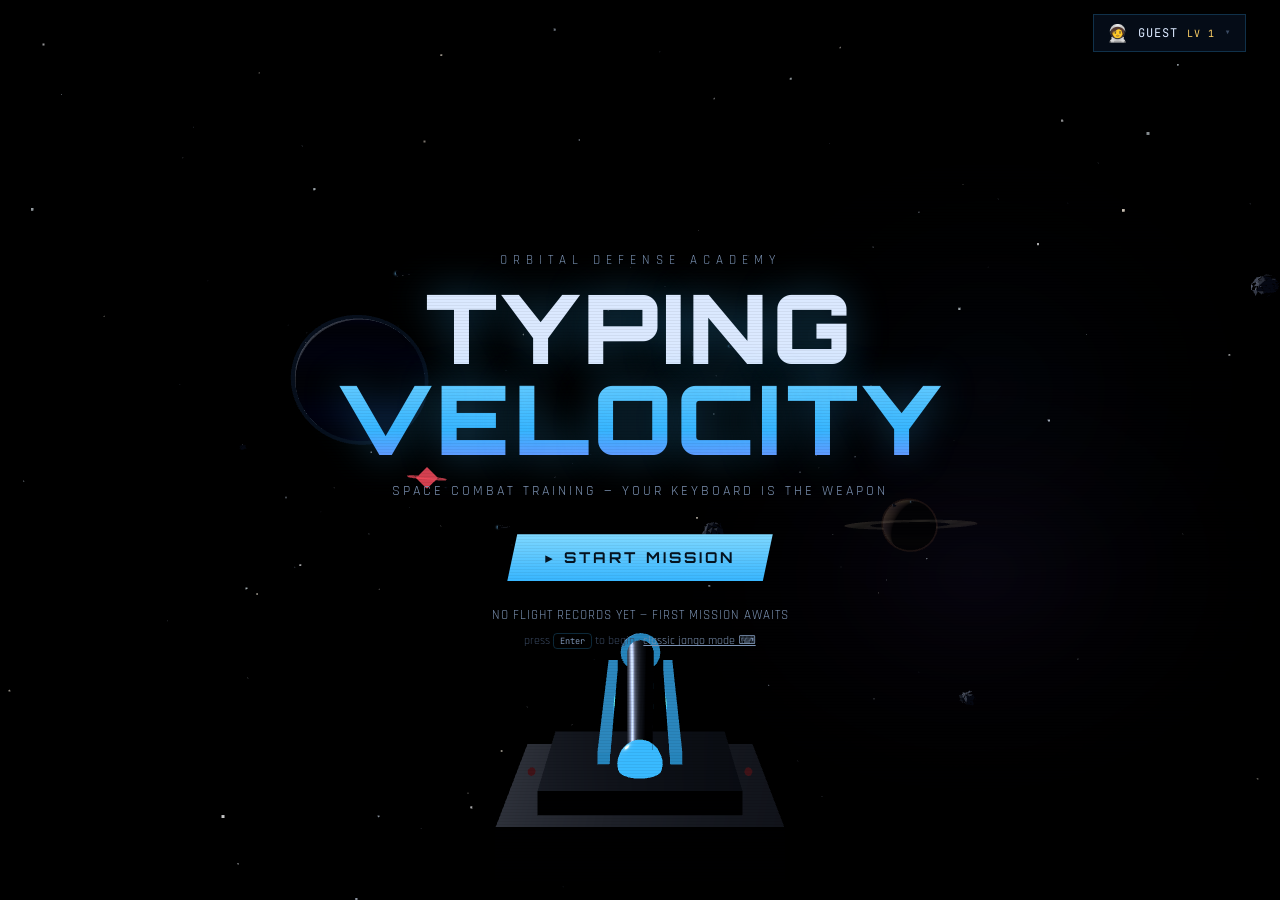
==== commit 46fe3403: "Turn the typing test into a per-character 3D combat experience Core gameplay: - The gun now shoots T" ====
--- a/index.html
+++ b/index.html
@@ -18,7 +18,24 @@
   <!-- 3D space (or 2D fallback) — always behind everything -->
   <canvas id="space" aria-hidden="true"></canvas>
   <div class="scanlines" aria-hidden="true"></div>
-  <div id="cursor" aria-hidden="true"><i></i></div>
+  <!-- custom cursor: dot is INSTANT (1:1 with the mouse), ring trails -->
+  <div id="cursor" aria-hidden="true"><span id="cursor-dot"></span><span id="cursor-ring"></span></div>
+
+  <!-- profile chip (top-right, hidden during missions) -->
+  <div id="profile-chip-wrap">
+    <button id="profile-chip" aria-haspopup="menu">
+      <span id="chip-avatar">🧑‍🚀</span>
+      <span id="chip-name">GUEST</span>
+      <span id="chip-level">LV 1</span>
+      <i>▾</i>
+    </button>
+    <div id="profile-menu" role="menu">
+      <button id="pm-profile">◈ PROFILE &amp; STATISTICS</button>
+      <button id="pm-achievements">★ ACHIEVEMENTS</button>
+      <button id="pm-settings">⚙ SETTINGS</button>
+      <button id="pm-auth">⏻ SIGN IN</button>
+    </div>
+  </div>
 
   <!-- ═══════════ LOADING ═══════════ -->
   <section class="screen active" id="screen-loading" aria-label="loading">
@@ -115,6 +132,18 @@
         </div>
       </div>
 
+      <div class="daily-strip">
+        <div class="daily-card" id="daily-card">
+          <em>DAILY MISSION <b id="daily-streak"></b></em>
+          <span id="daily-desc"></span>
+          <button class="ghost" id="btn-daily">▸ FLY DAILY <b>+500 XP</b></button>
+        </div>
+        <div class="goals-card">
+          <em>TODAY'S GOALS</em>
+          <div id="goals-list"></div>
+        </div>
+      </div>
+
       <footer class="config-foot">
         <div class="mission-preview">
           <b id="mission-num">MISSION 01</b>
@@ -165,6 +194,14 @@
     <div id="vkeyboard" aria-hidden="true"></div>
 
     <!-- floating hud bits -->
+    <!-- decorative targeting readout (always locked — never blocks typing) -->
+    <div class="hud-panel hud-target" id="hud-target" aria-hidden="true">
+      <span class="hud-title">TARGETING</span>
+      <div class="tgt-row"><span>TARGET</span><b id="tgt-char">—</b></div>
+      <div class="tgt-row"><span>DIST</span><b id="tgt-dist">—</b></div>
+      <div class="tgt-row"><span>LOCK</span><b class="tgt-lock">██████ 100%</b></div>
+    </div>
+
     <div id="combo-pop" aria-hidden="true"><b>x0</b><i></i></div>
     <div id="hud-warn" aria-hidden="true">⚠ SYSTEM ERROR</div>
     <div id="hud-msg" role="status"></div>
@@ -177,6 +214,7 @@
     <div class="results">
       <h2 class="results-head">MISSION COMPLETE</h2>
       <p id="r-mode" class="results-mode"></p>
+      <p id="r-xp" class="r-xp"></p>
       <div class="r-hero">
         <div class="r-big"><b id="r-wpm">0</b><span>WPM</span></div>
         <div class="r-big"><b id="r-acc">0%</b><span>ACCURACY</span></div>
@@ -205,6 +243,96 @@
     </div>
   </section>
 
+  <!-- ═══════════ PROFILE SCREEN ═══════════ -->
+  <section class="screen" id="screen-profile" aria-label="commander profile">
+    <div class="profile-panel">
+      <button class="ghost pf-back" id="pf-back">← BACK</button>
+      <div class="pf-head">
+        <div class="pf-avatar" id="pf-avatar-big">🧑‍🚀</div>
+        <div class="pf-id">
+          <em>COMMANDER</em>
+          <h2 id="pf-name">GUEST PILOT</h2>
+          <p id="pf-sub"></p>
+          <div id="pf-avatars" class="pf-avatars"></div>
+        </div>
+        <div class="pf-levelbox">
+          <b id="pf-level">LEVEL 1</b>
+          <div class="xp-track"><div id="pf-xp-fill"></div></div>
+          <span id="pf-xp-label">0 / 120 XP</span>
+        </div>
+      </div>
+
+      <div class="pf-cards" id="pf-cards"></div>
+
+      <div class="pf-graph-head">
+        <span class="hud-title">PERFORMANCE TREND</span>
+        <div class="chips" id="pf-ranges">
+          <button class="chip" data-v="7">7D</button>
+          <button class="chip" data-v="30">30D</button>
+          <button class="chip" data-v="90">90D</button>
+          <button class="chip on" data-v="all">ALL</button>
+        </div>
+      </div>
+      <canvas id="pf-graph" width="820" height="200"></canvas>
+
+      <span class="hud-title">RECENT MISSIONS <i class="pf-hint">(click a column to sort)</i></span>
+      <table class="pf-table" id="pf-table">
+        <thead><tr>
+          <th data-k="at">WHEN</th><th>MODE</th><th data-k="wpm">WPM</th>
+          <th data-k="acc">ACC</th><th data-k="raw">RAW</th>
+        </tr></thead>
+        <tbody></tbody>
+      </table>
+
+      <span class="hud-title" id="pf-ach-anchor">ACHIEVEMENTS</span>
+      <div class="pf-ach" id="pf-ach"></div>
+    </div>
+  </section>
+
+  <!-- ═══════════ AUTH OVERLAY ═══════════ -->
+  <div class="overlay" id="auth-overlay">
+    <div class="overlay-box auth-box">
+      <button class="ghost close" id="auth-close-x">✕</button>
+      <div class="auth-tabs">
+        <button id="auth-tab-in" class="on">SIGN IN</button>
+        <button id="auth-tab-up">CREATE ACCOUNT</button>
+      </div>
+      <p id="auth-local-note" class="auth-note" hidden>
+        ⚠ CLOUD OFFLINE — accounts need a one-time setup: add your free
+        Supabase keys to <b>config.js</b> (see <b>README-CLOUD.md</b>).
+        Until then everything is saved in LOCAL MODE on this device.
+      </p>
+      <form id="auth-form">
+        <div id="auth-signup-fields" hidden>
+          <label class="afield"><span>USERNAME</span><input id="af-user" type="text" minlength="3" maxlength="20" autocomplete="username" /></label>
+          <label class="afield"><span>DISPLAY NAME</span><input id="af-name" type="text" maxlength="30" autocomplete="name" /></label>
+        </div>
+        <label class="afield"><span>EMAIL</span><input id="af-email" type="email" required autocomplete="email" /></label>
+        <label class="afield"><span>PASSWORD</span><input id="af-pass" type="password" minlength="6" required autocomplete="current-password" /></label>
+        <label class="afield" id="af-pass2-wrap" hidden><span>CONFIRM PASSWORD</span><input id="af-pass2" type="password" /></label>
+        <p id="auth-error" class="auth-note" hidden></p>
+        <button class="cta auth-cta" id="auth-submit" type="submit">SIGN IN</button>
+      </form>
+      <div class="auth-or"><span>OR</span></div>
+      <button class="ghost auth-google" id="auth-google">
+        <svg width="15" height="15" viewBox="0 0 24 24" aria-hidden="true"><path fill="#4285F4" d="M23 12.3c0-.8-.1-1.6-.2-2.3H12v4.5h6.2a5.3 5.3 0 0 1-2.3 3.5v2.9h3.7c2.2-2 3.4-5 3.4-8.6z"/><path fill="#34A853" d="M12 24c3.1 0 5.7-1 7.6-2.8l-3.7-2.9c-1 .7-2.4 1.1-3.9 1.1-3 0-5.5-2-6.4-4.7H1.8v3A11.5 11.5 0 0 0 12 24z"/><path fill="#FBBC05" d="M5.6 14.7a7 7 0 0 1 0-4.4v-3H1.8a11.5 11.5 0 0 0 0 10.4l3.8-3z"/><path fill="#EA4335" d="M12 4.6c1.7 0 3.2.6 4.4 1.7L19.7 3A11.5 11.5 0 0 0 1.8 7.3l3.8 3c.9-2.7 3.4-4.7 6.4-4.7z"/></svg>
+        CONTINUE WITH GOOGLE
+      </button>
+    </div>
+  </div>
+
+  <!-- ═══════════ ONBOARDING ═══════════ -->
+  <div class="overlay" id="onboard-overlay">
+    <div class="overlay-box onboard-box">
+      <h3>WELCOME, COMMANDER</h3>
+      <p class="ob-line">Your typing controls the weapon system.</p>
+      <p class="ob-line">Every correct character becomes a <b>target</b> — the gun tracks it, and your keypress <b>fires the laser</b>.</p>
+      <p class="ob-line">Type accurately. Build your combo. Charge the weapon. Level up.</p>
+      <button class="cta" id="onboard-begin">▸ BEGIN TRAINING</button>
+      <button class="ghost" id="onboard-skip">skip</button>
+    </div>
+  </div>
+
   <!-- ═══════════ PAUSE OVERLAY ═══════════ -->
   <div class="overlay" id="pause-overlay">
     <div class="overlay-box">
@@ -226,6 +354,8 @@
 
   <div id="ach-toasts" aria-live="polite"></div>
 
+  <script src="config.js"></script>
+  <script src="vendor/supabase.js" defer></script>
   <script type="module" src="src/main.js"></script>
 </body>
 </html>
--- a/styles/main.css
+++ b/styles/main.css
@@ -53,25 +53,182 @@
 }
 body.reduced .scanlines { display: none; }
 
-/* ── custom targeting cursor ────────────────────────────────────── */
-#cursor {
-  position: fixed; left: 0; top: 0; z-index: 500; pointer-events: none;
-  width: 0; height: 0; opacity: 0; transition: opacity 0.3s;
-}
+/* ── custom targeting cursor: INSTANT dot + trailing ring ───────── */
+#cursor { position: fixed; left: 0; top: 0; z-index: 500; pointer-events: none; opacity: 0; transition: opacity 0.3s; }
 #cursor.on { opacity: 1; }
-#cursor i {
-  position: absolute; left: -11px; top: -11px; width: 22px; height: 22px;
+#cursor-dot, #cursor-ring {
+  position: fixed; left: 0; top: 0; will-change: transform;
+}
+#cursor-dot::after {
+  content: ""; position: absolute; left: -2.5px; top: -2.5px; width: 5px; height: 5px;
+  border-radius: 50%; background: var(--cyan-hi);
+  box-shadow: 0 0 8px var(--cyan);
+}
+#cursor-ring::after {
+  content: ""; position: absolute; left: -12px; top: -12px; width: 24px; height: 24px;
   border: 1.5px solid var(--cyan); border-radius: 50%;
-  box-shadow: 0 0 10px rgba(56, 182, 255, 0.5), inset 0 0 4px rgba(56, 182, 255, 0.4);
+  box-shadow: 0 0 10px rgba(56, 182, 255, 0.4);
   transition: transform 0.15s, border-color 0.15s;
 }
-#cursor i::before, #cursor i::after {
-  content: ""; position: absolute; background: var(--cyan);
-}
-#cursor i::before { left: 50%; top: -5px; width: 1px; height: 4px; box-shadow: 0 24px 0 var(--cyan); }
-#cursor i::after { top: 50%; left: -5px; height: 1px; width: 4px; box-shadow: 24px 0 0 var(--cyan); }
-#cursor.hover i { transform: scale(1.5) rotate(45deg); border-color: var(--cyan-hi); }
+#cursor.hover #cursor-ring::after { transform: scale(1.5) rotate(45deg); border-color: var(--cyan-hi); }
+#cursor.lock #cursor-ring::after { transform: scale(0.7); }
+#cursor.err #cursor-ring::after { animation: curErr 0.3s ease; }
+@keyframes curErr { 30% { border-color: var(--red); box-shadow: 0 0 14px rgba(255, 77, 94, 0.8); } }
 body.typing[data-screen="game"] #cursor { opacity: 0; }
+
+/* menus always get the real system cursor — custom reticle steps aside */
+body.menu-open, body.menu-open * { cursor: auto !important; }
+body.menu-open #cursor { opacity: 0 !important; transition: none; }
+body[data-screen="profile"] .screen, body[data-screen="config"] .screen { cursor: none; }
+
+/* full-screen record flash */
+body.flash::after {
+  content: ""; position: fixed; inset: 0; z-index: 400; pointer-events: none;
+  background: radial-gradient(circle, rgba(255, 209, 102, 0.28), transparent 70%);
+  animation: recFlash 0.9s ease forwards;
+}
+@keyframes recFlash { from { opacity: 1; } to { opacity: 0; } }
+
+/* ── profile chip (top-right) ───────────────────────────────────── */
+#profile-chip-wrap { position: fixed; top: 14px; right: clamp(12px, 3vw, 34px); z-index: 120; }
+body[data-screen="game"] #profile-chip-wrap, body[data-screen="loading"] #profile-chip-wrap { display: none; }
+#profile-chip {
+  display: flex; align-items: center; gap: 9px;
+  background: var(--panel); border: 1px solid var(--line);
+  padding: 7px 13px; backdrop-filter: blur(8px);
+  font-family: var(--font-mono); font-size: 12px; letter-spacing: 1px;
+}
+#profile-chip:hover { border-color: var(--line-strong); }
+#chip-avatar { font-size: 17px; }
+#chip-name { color: var(--text); }
+#chip-level { color: var(--amber); font-size: 10px; }
+#profile-chip i { color: var(--faint); font-style: normal; }
+#profile-menu {
+  position: absolute; right: 0; top: calc(100% + 6px); min-width: 210px;
+  background: var(--panel-solid); border: 1px solid var(--line-strong);
+  display: none; flex-direction: column; z-index: 121;
+}
+#profile-menu.open { display: flex; animation: screenIn 0.15s ease; }
+#profile-menu button {
+  text-align: left; padding: 11px 16px; font-size: 12.5px; letter-spacing: 1.5px;
+  color: var(--dim); border-bottom: 1px solid rgba(56, 182, 255, 0.08);
+}
+#profile-menu button:hover { color: var(--text); background: rgba(56, 182, 255, 0.08); }
+
+/* ── auth ───────────────────────────────────────────────────────── */
+.auth-box { width: min(400px, 94vw); text-align: left; position: relative; }
+.auth-box .close { position: absolute; top: 10px; right: 12px; padding: 4px 10px; }
+.auth-tabs { display: flex; gap: 4px; margin-bottom: 16px; }
+.auth-tabs button {
+  flex: 1; padding: 10px; letter-spacing: 2px; font-size: 12.5px;
+  color: var(--dim); border-bottom: 2px solid transparent;
+}
+.auth-tabs button.on { color: var(--cyan-hi); border-bottom-color: var(--cyan); }
+.afield { display: block; margin-bottom: 12px; }
+.afield span { display: block; color: var(--faint); font-size: 10px; letter-spacing: 2px; margin-bottom: 5px; }
+.afield input {
+  width: 100%; background: rgba(2, 8, 16, 0.9); border: 1px solid var(--line);
+  color: var(--text); padding: 10px 12px; font-family: var(--font-mono); font-size: 14px;
+}
+.afield input:focus { outline: none; border-color: var(--cyan); box-shadow: 0 0 0 3px rgba(56, 182, 255, 0.12); }
+.auth-note { color: var(--amber); font-size: 12px; line-height: 1.5; margin-bottom: 12px; }
+.auth-note.ok { color: var(--green); }
+#auth-error { color: var(--red); }
+#auth-error.ok { color: var(--green); }
+.auth-cta { width: 100%; margin-top: 4px; }
+.auth-or { display: flex; align-items: center; gap: 10px; color: var(--faint); font-size: 11px; letter-spacing: 3px; margin: 16px 0; }
+.auth-or::before, .auth-or::after { content: ""; flex: 1; height: 1px; background: var(--line); }
+.auth-google { width: 100%; display: flex; align-items: center; justify-content: center; gap: 10px; padding: 12px; }
+button:disabled { opacity: 0.45; }
+
+/* ── onboarding ─────────────────────────────────────────────────── */
+.onboard-box { width: min(430px, 94vw); }
+.ob-line { color: var(--dim); font-size: 14.5px; line-height: 1.6; margin-bottom: 10px; }
+.ob-line b { color: var(--cyan-hi); }
+
+/* ── daily mission + goals (config screen) ──────────────────────── */
+.daily-strip { display: grid; grid-template-columns: 1fr 1fr; gap: 12px; margin-top: 14px; }
+.daily-card, .goals-card {
+  border: 1px solid rgba(56, 182, 255, 0.14); background: rgba(2, 8, 16, 0.5);
+  padding: 12px 15px; display: flex; flex-direction: column; gap: 8px;
+}
+.daily-card em, .goals-card em { font-style: normal; color: var(--amber); font-size: 10.5px; letter-spacing: 3px; }
+.daily-card span { color: var(--dim); font-family: var(--font-mono); font-size: 11.5px; }
+#btn-daily { align-self: flex-start; }
+#btn-daily b { color: var(--amber); }
+.goal { margin-bottom: 6px; }
+.goal span { color: var(--dim); font-size: 11.5px; letter-spacing: 1px; }
+.goal.done span { color: var(--green); }
+.goal-track { height: 4px; background: rgba(56, 182, 255, 0.08); margin-top: 4px; }
+.goal-track i { display: block; height: 100%; background: var(--cyan); box-shadow: 0 0 8px rgba(56, 182, 255, 0.6); }
+.goal.done .goal-track i { background: var(--green); }
+@media (max-width: 700px) { .daily-strip { grid-template-columns: 1fr; } }
+
+/* ── profile screen ─────────────────────────────────────────────── */
+.profile-panel {
+  width: min(860px, 96vw); margin: 4vh 0;
+  background: var(--panel); border: 1px solid var(--line);
+  backdrop-filter: blur(10px); padding: 24px clamp(14px, 4vw, 36px);
+  position: relative;
+}
+.pf-back { position: absolute; top: 16px; right: 16px; }
+.pf-head { display: flex; gap: 20px; align-items: center; flex-wrap: wrap; margin-bottom: 20px; }
+.pf-avatar {
+  width: 84px; height: 84px; font-size: 44px;
+  display: flex; align-items: center; justify-content: center;
+  border: 1px solid var(--line-strong); background: rgba(2, 8, 16, 0.6);
+  box-shadow: 0 0 24px rgba(56, 182, 255, 0.15);
+}
+.pf-id { flex: 1; min-width: 200px; }
+.pf-id em { font-style: normal; color: var(--faint); letter-spacing: 4px; font-size: 10px; }
+.pf-id h2 { font-family: var(--font-display); letter-spacing: 3px; font-size: 22px; }
+.pf-id p { color: var(--dim); font-size: 12px; margin-top: 3px; }
+.pf-avatars { display: flex; gap: 6px; margin-top: 9px; }
+.avatar-opt {
+  font-size: 18px; width: 34px; height: 34px;
+  border: 1px solid var(--line); background: rgba(2, 8, 16, 0.5);
+  display: flex; align-items: center; justify-content: center;
+}
+.avatar-opt.on { border-color: var(--cyan); box-shadow: 0 0 10px rgba(56, 182, 255, 0.4); }
+.pf-levelbox { min-width: 190px; }
+.pf-levelbox b { font-family: var(--font-display); color: var(--amber); letter-spacing: 3px; font-size: 15px; }
+.xp-track { height: 8px; background: rgba(56, 182, 255, 0.08); border: 1px solid var(--line); margin: 7px 0 5px; }
+#pf-xp-fill { height: 100%; width: 0; background: linear-gradient(90deg, var(--amber), #ffe9b0); box-shadow: 0 0 10px rgba(255, 209, 102, 0.6); transition: width 0.6s; }
+#pf-xp-label { color: var(--dim); font-family: var(--font-mono); font-size: 11px; }
+.pf-cards { display: grid; grid-template-columns: repeat(auto-fit, minmax(118px, 1fr)); gap: 9px; margin-bottom: 20px; }
+.pf-cards > div { border: 1px solid rgba(56, 182, 255, 0.14); background: rgba(2, 8, 16, 0.5); padding: 9px 8px; }
+.pf-cards span { display: block; color: var(--faint); font-size: 9.5px; letter-spacing: 2px; margin-bottom: 4px; }
+.pf-cards b { font-family: var(--font-mono); font-size: 16.5px; }
+.pf-graph-head { display: flex; justify-content: space-between; align-items: center; margin-bottom: 8px; flex-wrap: wrap; gap: 8px; }
+#pf-graph { width: 100%; height: auto; border: 1px solid rgba(56, 182, 255, 0.14); background: rgba(2, 8, 16, 0.5); margin-bottom: 20px; }
+.pf-hint { color: var(--faint); font-style: normal; letter-spacing: 0; text-transform: none; }
+.pf-table { width: 100%; border-collapse: collapse; font-size: 12.5px; margin: 8px 0 22px; font-family: var(--font-mono); }
+.pf-table th { text-align: left; color: var(--faint); font-size: 10px; letter-spacing: 2px; padding: 7px 10px; border-bottom: 1px solid var(--line); }
+.pf-table th[data-k]:hover { color: var(--cyan-hi); }
+.pf-table td { padding: 7px 10px; border-bottom: 1px solid rgba(56, 182, 255, 0.07); color: var(--dim); }
+.pf-table tr:hover td { background: rgba(56, 182, 255, 0.05); color: var(--text); }
+.pf-ach { display: grid; grid-template-columns: repeat(auto-fill, minmax(215px, 1fr)); gap: 9px; margin-top: 8px; }
+.ach { border: 1px solid rgba(56, 182, 255, 0.12); padding: 10px 13px; opacity: 0.45; }
+.ach.got { opacity: 1; border-color: rgba(255, 209, 102, 0.45); }
+.ach b { display: block; font-size: 12px; letter-spacing: 2px; margin-bottom: 3px; }
+.ach.got b { color: var(--amber); }
+.ach span { color: var(--dim); font-size: 11.5px; }
+
+/* level-up toast accent */
+.ach-toast.levelup { border-color: var(--cyan); box-shadow: 0 0 24px rgba(56, 182, 255, 0.25); }
+.ach-toast.levelup em { color: var(--cyan-hi); }
+
+/* results xp line */
+.r-xp { color: var(--amber); font-family: var(--font-mono); font-size: 13px; letter-spacing: 2px; margin: -14px 0 18px; min-height: 16px; }
+
+/* ── accessibility: text size + high contrast ───────────────────── */
+body[data-textsize="s"] #type-text { font-size: 1.55rem; line-height: 2.5rem; }
+body[data-textsize="s"] .type-window { height: calc(3 * 2.5rem); }
+body[data-textsize="l"] #type-text { font-size: 2.45rem; line-height: 3.8rem; }
+body[data-textsize="l"] .type-window { height: calc(3 * 3.8rem); }
+body.hicontrast { --text: #ffffff; --dim: #b8c7de; --faint: #7d8fa8; }
+body.hicontrast .tchar.correct { color: #fff; text-shadow: none; }
+body.hicontrast .tchar.untyped { color: #8a97ab; }
 
 /* ── screens ────────────────────────────────────────────────────── */
 .screen {
--- a/styles/hud.css
+++ b/styles/hud.css
@@ -71,19 +71,76 @@
 }
 .tspace.incorrect { background: rgba(255, 77, 94, 0.25); text-decoration: none; }
 
+/* pixel-perfect caret: absolutely positioned from the current char's
+   real rendered rect — never drifts across wraps, zoom or resizes */
+.type-window { position: relative; }
 #caret {
-  display: inline-block; position: relative; width: 0;
+  position: absolute; left: 0; top: 0; width: 3px;
+  pointer-events: none; z-index: 3;
+  transition: transform 0.055s linear;       /* fast glide, no lag feel */
+  will-change: transform;
 }
 #caret::after {
-  content: ""; position: absolute; background: var(--cyan-hi);
+  content: ""; position: absolute; inset: 0; background: var(--cyan-hi);
   box-shadow: 0 0 10px var(--cyan), 0 0 22px rgba(56, 182, 255, 0.6);
   animation: caretPulse 1.1s ease-in-out infinite;
 }
-#caret[data-style="line"]::after { left: -1.5px; top: 0.35rem; width: 3px; height: 2.3rem; }
-#caret[data-style="block"]::after { left: 0; top: 0.35rem; width: 1.05ch; height: 2.3rem; opacity: 0.35; }
-#caret[data-style="underline"]::after { left: 0; top: 2.55rem; width: 1.05ch; height: 3px; }
+#caret[data-style="line"] { width: 3px !important; }
+#caret[data-style="line"]::after { top: 12%; bottom: 12%; inset-inline: 0; }
+#caret[data-style="block"]::after { opacity: 0.3; }
+#caret[data-style="underline"]::after { top: auto; height: 3px; bottom: 2px; }
 @keyframes caretPulse { 50% { opacity: 0.45; } }
 body.typing #caret::after { animation: none; }
+
+/* ── the CURRENT character is a live target ── */
+.tchar.current {
+  position: relative;
+  color: var(--text) !important;
+}
+.tchar.current::before, .tchar.current::after {
+  content: ""; position: absolute; width: 6px; height: 6px; pointer-events: none;
+  animation: bracketPulse 1s ease-in-out infinite;
+}
+.tchar.current::before {
+  left: -3px; top: 2px;
+  border-left: 1.5px solid var(--cyan); border-top: 1.5px solid var(--cyan);
+}
+.tchar.current::after {
+  right: -3px; bottom: 2px;
+  border-right: 1.5px solid var(--cyan); border-bottom: 1.5px solid var(--cyan);
+}
+@keyframes bracketPulse { 50% { opacity: 0.35; } }
+body.reduced .tchar.current::before, body.reduced .tchar.current::after { animation: none; }
+
+/* a correctly typed character gets SHOT — quick flash-apart, then it
+   settles into its lit state; never obscures neighbouring text */
+.tchar.zap { animation: zap 0.28s ease-out; }
+@keyframes zap {
+  0%   { text-shadow: 0 0 2px currentColor; }
+  30%  { transform: scale(1.35); text-shadow: 0 0 16px currentColor, 0 0 30px currentColor; filter: brightness(2); }
+  100% { transform: scale(1); }
+}
+.tchar { display: inline-block; }           /* transforms need a box */
+.tspace { white-space: pre; }               /* keep real space width  */
+body.reduced .tchar.zap { animation: none; }
+
+/* ── targeting readout panel (right side) ── */
+.hud-target {
+  position: fixed; right: clamp(12px, 5vw, 70px); top: 44%;
+  min-width: 150px; z-index: 55; font-family: var(--font-mono);
+}
+.tgt-row { display: flex; justify-content: space-between; gap: 14px; font-size: 11px; padding: 2px 0; }
+.tgt-row span { color: var(--faint); letter-spacing: 2px; }
+.tgt-row b { color: var(--cyan-hi); }
+.tgt-row .tgt-lock { color: var(--green); font-size: 9px; letter-spacing: 0; }
+@media (max-width: 1050px) { .hud-target { display: none; } }
+
+/* ── flow state: HUD recedes, the text is everything ── */
+body.flow .hud-top, body.flow #vkeyboard, body.flow .game-hint,
+body.flow .hud-target, body.flow .hud-energy .hud-title, body.flow #radar {
+  opacity: 0.18; transition: opacity 0.6s;
+}
+.hud-top, #vkeyboard, .game-hint, .hud-target { transition: opacity 0.6s; }
 
 /* ── energy meter ───────────────────────────────────────────────── */
 .hud-energy {
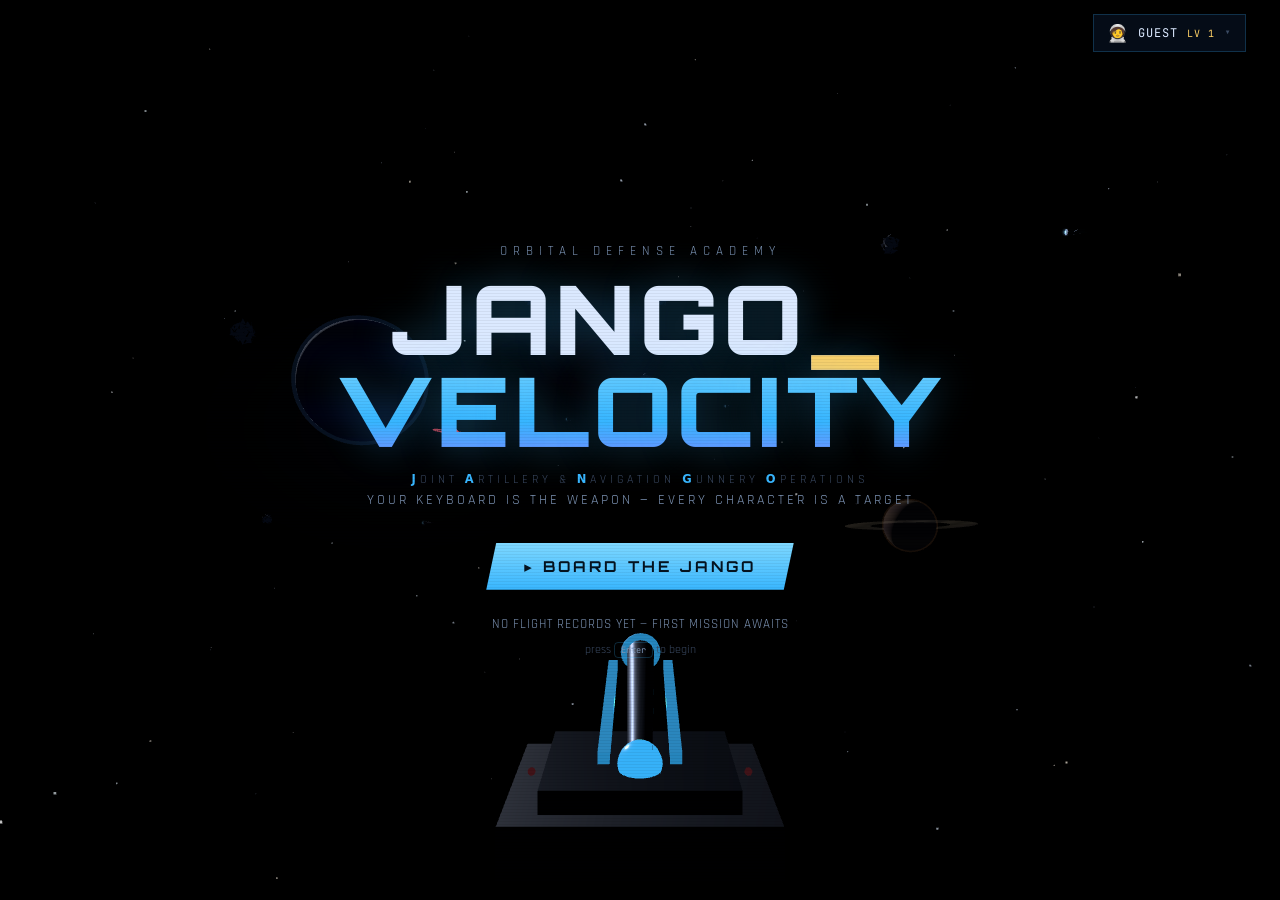
==== commit 4b16658c: "Rebrand as JANGO VELOCITY; remove classic mode - The 3D space sim now carries the Jango name: J.A.N." ====
--- a/index.html
+++ b/index.html
@@ -3,8 +3,8 @@
 <head>
   <meta charset="UTF-8" />
   <meta name="viewport" content="width=device-width, initial-scale=1.0" />
-  <title>Typing Velocity — Space Combat Training</title>
-  <meta name="description" content="A 3D space-combat typing simulator: your typing charges the weapons. Timed, word-count and untimed missions, full customization, achievements and local records." />
+  <title>JANGO — Space Combat Typing</title>
+  <meta name="description" content="JANGO: a 3D space-combat typing simulator. Your keyboard controls the ship's weapon system — every correct character is a laser shot. Timed, word-count and untimed missions, accounts, XP, achievements." />
   <link rel="preconnect" href="https://fonts.googleapis.com" />
   <link rel="preconnect" href="https://fonts.gstatic.com" crossorigin />
   <link href="https://fonts.googleapis.com/css2?family=Orbitron:wght@500;700;900&family=Rajdhani:wght@400;500;600&family=JetBrains+Mono:wght@400;500;700&display=swap" rel="stylesheet" />
@@ -40,9 +40,9 @@
   <!-- ═══════════ LOADING ═══════════ -->
   <section class="screen active" id="screen-loading" aria-label="loading">
     <div class="boot">
-      <p class="boot__head">INITIALIZING SYSTEM<span class="blink">…</span></p>
+      <p class="boot__head">J.A.N.G.O. SYSTEM BOOT<span class="blink">…</span></p>
       <ul id="boot-list"></ul>
-      <p id="boot-ready" class="boot__ready">SYSTEM READY</p>
+      <p id="boot-ready" class="boot__ready">JANGO ONLINE</p>
     </div>
   </section>
 
@@ -50,11 +50,12 @@
   <section class="screen" id="screen-landing" aria-label="start">
     <div class="landing">
       <p class="landing__pre">ORBITAL DEFENSE ACADEMY</p>
-      <h1 class="landing__title">TYPING<br /><span>VELOCITY</span></h1>
-      <p class="landing__sub">SPACE COMBAT TRAINING — YOUR KEYBOARD IS THE WEAPON</p>
-      <button class="cta" id="btn-start" autofocus>▸ START MISSION</button>
+      <h1 class="landing__title">JANGO<span class="landing__cursor">_</span><br /><span>VELOCITY</span></h1>
+      <p class="landing__sub landing__acro"><b>J</b>OINT <b>A</b>RTILLERY &amp; <b>N</b>AVIGATION <b>G</b>UNNERY <b>O</b>PERATIONS</p>
+      <p class="landing__sub">YOUR KEYBOARD IS THE WEAPON — EVERY CHARACTER IS A TARGET</p>
+      <button class="cta" id="btn-start" autofocus>▸ BOARD THE JANGO</button>
       <p class="landing__pb" id="landing-pb"></p>
-      <p class="landing__hint">press <kbd>Enter</kbd> to begin · <a href="classic/" class="classic-link">classic jango mode ⌨</a></p>
+      <p class="landing__hint">press <kbd>Enter</kbd> to begin</p>
     </div>
   </section>
 
@@ -324,8 +325,8 @@
   <!-- ═══════════ ONBOARDING ═══════════ -->
   <div class="overlay" id="onboard-overlay">
     <div class="overlay-box onboard-box">
-      <h3>WELCOME, COMMANDER</h3>
-      <p class="ob-line">Your typing controls the weapon system.</p>
+      <h3>WELCOME ABOARD THE JANGO</h3>
+      <p class="ob-line">You are now piloting <b>J.A.N.G.O.</b> — this ship's weapon system answers to your keyboard.</p>
       <p class="ob-line">Every correct character becomes a <b>target</b> — the gun tracks it, and your keypress <b>fires the laser</b>.</p>
       <p class="ob-line">Type accurately. Build your combo. Charge the weapon. Level up.</p>
       <button class="cta" id="onboard-begin">▸ BEGIN TRAINING</button>
--- a/styles/main.css
+++ b/styles/main.css
@@ -274,11 +274,13 @@
   -webkit-background-clip: text; background-clip: text; color: transparent;
 }
 .landing__sub { color: var(--dim); letter-spacing: 3px; font-size: clamp(11px, 2vw, 14px); margin: 18px 0 34px; }
+.landing__cursor { color: var(--amber); -webkit-text-fill-color: var(--amber); animation: blink 1.1s steps(1) infinite; }
+.landing__acro { margin: 16px 0 4px; color: var(--faint); font-size: clamp(9px, 1.6vw, 11.5px); letter-spacing: 4px; }
+.landing__acro b { color: var(--cyan); font-weight: 600; }
+.landing__acro + .landing__sub { margin-top: 0; }
 .landing__pb { margin-top: 26px; color: var(--dim); font-size: 13px; letter-spacing: 1px; }
 .landing__pb b { color: var(--amber); }
 .landing__hint { margin-top: 10px; color: var(--faint); font-size: 12px; }
-.classic-link { color: var(--dim); }
-.classic-link:hover { color: var(--cyan); }
 
 /* ── buttons ────────────────────────────────────────────────────── */
 .cta {
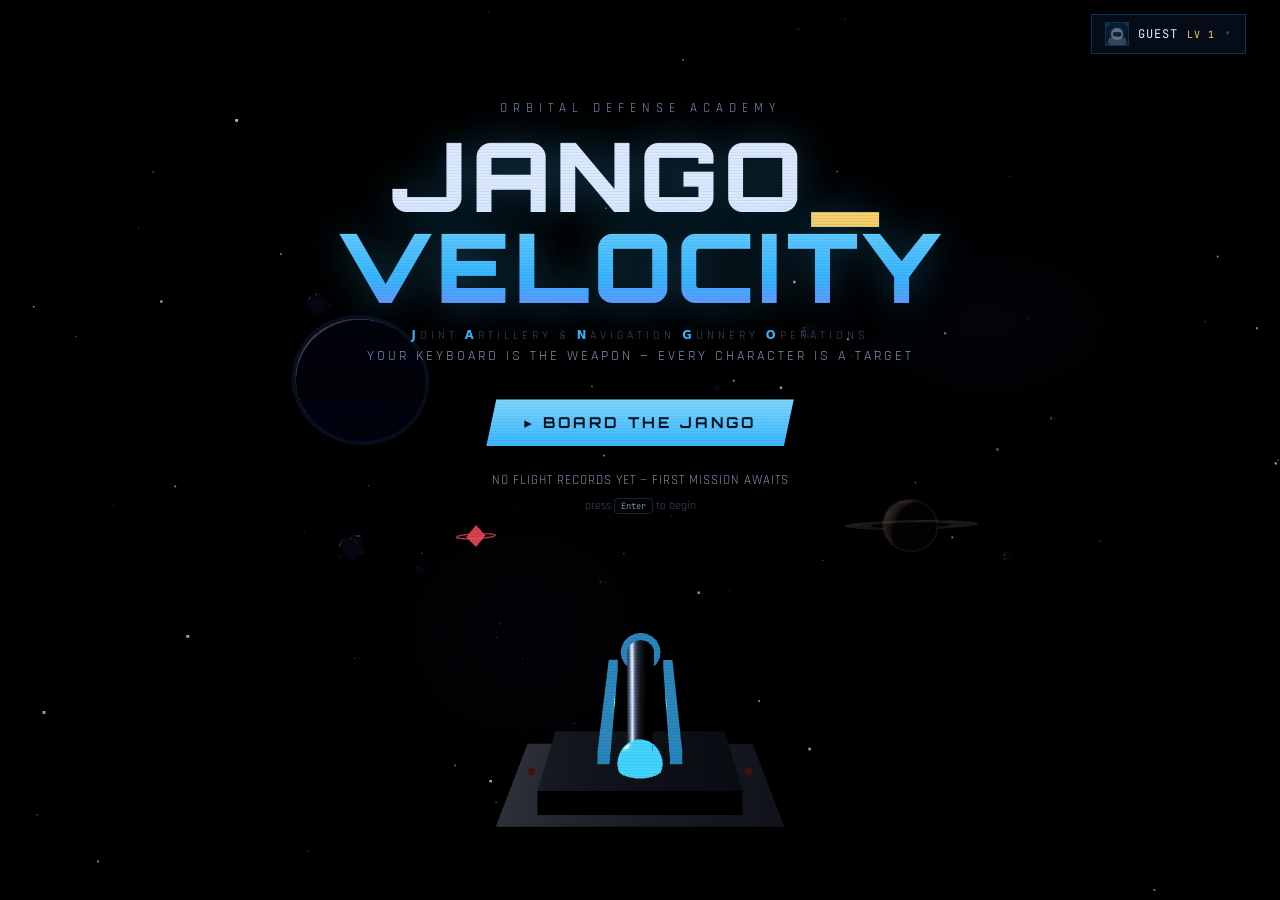
==== commit cfeb5e82: "Roomier profile, admin console, and drop-in pilot portraits Profile & achievements: - Fix the clippe" ====
--- a/index.html
+++ b/index.html
@@ -33,6 +33,7 @@
       <button id="pm-profile">◈ PROFILE &amp; STATISTICS</button>
       <button id="pm-achievements">★ ACHIEVEMENTS</button>
       <button id="pm-settings">⚙ SETTINGS</button>
+      <button id="pm-admin" class="pm-admin">⚡ COMMAND OVERRIDE</button>
       <button id="pm-auth">⏻ SIGN IN</button>
     </div>
   </div>
@@ -254,7 +255,6 @@
           <em>COMMANDER</em>
           <h2 id="pf-name">GUEST PILOT</h2>
           <p id="pf-sub"></p>
-          <div id="pf-avatars" class="pf-avatars"></div>
         </div>
         <div class="pf-levelbox">
           <b id="pf-level">LEVEL 1</b>
@@ -263,6 +263,11 @@
         </div>
       </div>
 
+      <span class="hud-title">PILOT PORTRAIT</span>
+      <div id="pf-avatars" class="pf-avatars"></div>
+      <p class="pf-avatar-note">these are placeholders — overwrite any file in <code>assets/avatars/</code> with your own image to replace it (see the README there)</p>
+
+      <span class="hud-title">CAREER STATISTICS</span>
       <div class="pf-cards" id="pf-cards"></div>
 
       <div class="pf-graph-head">
@@ -285,7 +290,7 @@
         <tbody></tbody>
       </table>
 
-      <span class="hud-title" id="pf-ach-anchor">ACHIEVEMENTS</span>
+      <span class="hud-title" id="pf-ach-anchor">ACHIEVEMENTS <i class="pf-ach-count" id="pf-ach-count"></i></span>
       <div class="pf-ach" id="pf-ach"></div>
     </div>
   </section>
@@ -353,6 +358,16 @@
     </div>
   </div>
 
+  <!-- ═══════════ ADMIN / COMMAND OVERRIDE ═══════════ -->
+  <div class="overlay" id="admin-overlay">
+    <div class="overlay-box admin-box">
+      <h3>⚡ COMMAND OVERRIDE <button class="ghost close" id="admin-close">✕</button></h3>
+      <p class="admin-readout" id="admin-readout"></p>
+      <div id="admin-body"></div>
+      <p class="admin-foot">owner console — edits this device's save only · reopen with <kbd>Ctrl</kbd>+<kbd>Shift</kbd>+<kbd>J</kbd></p>
+    </div>
+  </div>
+
   <div id="ach-toasts" aria-live="polite"></div>
 
   <script src="config.js"></script>
--- a/styles/main.css
+++ b/styles/main.css
@@ -91,7 +91,11 @@
 
 /* ── profile chip (top-right) ───────────────────────────────────── */
 #profile-chip-wrap { position: fixed; top: 14px; right: clamp(12px, 3vw, 34px); z-index: 120; }
-body[data-screen="game"] #profile-chip-wrap, body[data-screen="loading"] #profile-chip-wrap { display: none; }
+/* hidden during missions, boot, and on the profile itself (where it
+   would float over the scrolling content — BACK is there instead) */
+body[data-screen="game"] #profile-chip-wrap,
+body[data-screen="loading"] #profile-chip-wrap,
+body[data-screen="profile"] #profile-chip-wrap { display: none; }
 #profile-chip {
   display: flex; align-items: center; gap: 9px;
   background: var(--panel); border: 1px solid var(--line);
@@ -99,7 +103,13 @@
   font-family: var(--font-mono); font-size: 12px; letter-spacing: 1px;
 }
 #profile-chip:hover { border-color: var(--line-strong); }
-#chip-avatar { font-size: 17px; }
+/* fixed box so a portrait image can never overflow the chip */
+#chip-avatar {
+  width: 24px; height: 24px; font-size: 17px; flex: none;
+  display: inline-flex; align-items: center; justify-content: center;
+  overflow: hidden; border: 1px solid var(--line);
+}
+#chip-avatar img { width: 100%; height: 100%; object-fit: cover; display: block; }
 #chip-name { color: var(--text); }
 #chip-level { color: var(--amber); font-size: 10px; }
 #profile-chip i { color: var(--faint); font-style: normal; }
@@ -166,53 +176,139 @@
 
 /* ── profile screen ─────────────────────────────────────────────── */
 .profile-panel {
-  width: min(860px, 96vw); margin: 4vh 0;
+  width: min(1120px, 95vw); margin: auto;
   background: var(--panel); border: 1px solid var(--line);
-  backdrop-filter: blur(10px); padding: 24px clamp(14px, 4vw, 36px);
+  backdrop-filter: blur(10px); padding: 34px clamp(20px, 4vw, 46px) 40px;
   position: relative;
 }
-.pf-back { position: absolute; top: 16px; right: 16px; }
-.pf-head { display: flex; gap: 20px; align-items: center; flex-wrap: wrap; margin-bottom: 20px; }
+/* back sits in normal flow at the top-left so it can never collide
+   with the level readout on the right of the header */
+.pf-back { display: inline-block; margin-bottom: 20px; font-size: 12.5px; }
+
+/* section headings inside the profile — bigger, clearly separated */
+.profile-panel .hud-title {
+  font-family: var(--font-display); font-size: 12.5px; letter-spacing: 4px;
+  color: var(--cyan); margin: 34px 0 14px; display: flex; align-items: center; gap: 12px;
+}
+.profile-panel .hud-title::after {
+  content: ""; flex: 1; height: 1px; background: var(--line);
+}
+
+/* header */
+.pf-head {
+  display: grid; grid-template-columns: auto 1fr auto; gap: 26px;
+  align-items: center; padding-bottom: 26px; margin-bottom: 8px;
+  border-bottom: 1px solid var(--line);
+}
 .pf-avatar {
-  width: 84px; height: 84px; font-size: 44px;
+  width: 108px; height: 108px; font-size: 56px;
   display: flex; align-items: center; justify-content: center;
   border: 1px solid var(--line-strong); background: rgba(2, 8, 16, 0.6);
-  box-shadow: 0 0 24px rgba(56, 182, 255, 0.15);
-}
-.pf-id { flex: 1; min-width: 200px; }
-.pf-id em { font-style: normal; color: var(--faint); letter-spacing: 4px; font-size: 10px; }
-.pf-id h2 { font-family: var(--font-display); letter-spacing: 3px; font-size: 22px; }
-.pf-id p { color: var(--dim); font-size: 12px; margin-top: 3px; }
-.pf-avatars { display: flex; gap: 6px; margin-top: 9px; }
+  box-shadow: 0 0 30px rgba(56, 182, 255, 0.18);
+  overflow: hidden;
+}
+.pf-avatar img { width: 100%; height: 100%; object-fit: cover; }
+.pf-id { min-width: 220px; }
+.pf-id em { font-style: normal; color: var(--faint); letter-spacing: 5px; font-size: 11px; }
+.pf-id h2 {
+  font-family: var(--font-display); letter-spacing: 3px;
+  font-size: clamp(24px, 3.4vw, 34px); line-height: 1.15; margin: 4px 0 2px;
+}
+.pf-id p { color: var(--dim); font-size: 14px; }
+.pf-levelbox { min-width: 240px; text-align: right; }
+.pf-levelbox b { font-family: var(--font-display); color: var(--amber); letter-spacing: 3px; font-size: 20px; }
+.xp-track { height: 10px; background: rgba(56, 182, 255, 0.08); border: 1px solid var(--line); margin: 10px 0 7px; }
+#pf-xp-fill { height: 100%; width: 0; background: linear-gradient(90deg, var(--amber), #ffe9b0); box-shadow: 0 0 12px rgba(255, 209, 102, 0.6); transition: width 0.6s; }
+#pf-xp-label { color: var(--dim); font-family: var(--font-mono); font-size: 12.5px; }
+
+/* avatar picker — its own labelled row, not crammed under the name */
+.pf-avatars { display: flex; gap: 10px; flex-wrap: wrap; margin-bottom: 6px; }
 .avatar-opt {
-  font-size: 18px; width: 34px; height: 34px;
+  font-size: 26px; width: 58px; height: 58px;
   border: 1px solid var(--line); background: rgba(2, 8, 16, 0.5);
   display: flex; align-items: center; justify-content: center;
-}
-.avatar-opt.on { border-color: var(--cyan); box-shadow: 0 0 10px rgba(56, 182, 255, 0.4); }
-.pf-levelbox { min-width: 190px; }
-.pf-levelbox b { font-family: var(--font-display); color: var(--amber); letter-spacing: 3px; font-size: 15px; }
-.xp-track { height: 8px; background: rgba(56, 182, 255, 0.08); border: 1px solid var(--line); margin: 7px 0 5px; }
-#pf-xp-fill { height: 100%; width: 0; background: linear-gradient(90deg, var(--amber), #ffe9b0); box-shadow: 0 0 10px rgba(255, 209, 102, 0.6); transition: width 0.6s; }
-#pf-xp-label { color: var(--dim); font-family: var(--font-mono); font-size: 11px; }
-.pf-cards { display: grid; grid-template-columns: repeat(auto-fit, minmax(118px, 1fr)); gap: 9px; margin-bottom: 20px; }
-.pf-cards > div { border: 1px solid rgba(56, 182, 255, 0.14); background: rgba(2, 8, 16, 0.5); padding: 9px 8px; }
-.pf-cards span { display: block; color: var(--faint); font-size: 9.5px; letter-spacing: 2px; margin-bottom: 4px; }
-.pf-cards b { font-family: var(--font-mono); font-size: 16.5px; }
-.pf-graph-head { display: flex; justify-content: space-between; align-items: center; margin-bottom: 8px; flex-wrap: wrap; gap: 8px; }
-#pf-graph { width: 100%; height: auto; border: 1px solid rgba(56, 182, 255, 0.14); background: rgba(2, 8, 16, 0.5); margin-bottom: 20px; }
-.pf-hint { color: var(--faint); font-style: normal; letter-spacing: 0; text-transform: none; }
-.pf-table { width: 100%; border-collapse: collapse; font-size: 12.5px; margin: 8px 0 22px; font-family: var(--font-mono); }
-.pf-table th { text-align: left; color: var(--faint); font-size: 10px; letter-spacing: 2px; padding: 7px 10px; border-bottom: 1px solid var(--line); }
+  overflow: hidden; transition: transform 0.12s, border-color 0.15s, box-shadow 0.15s;
+}
+.avatar-opt img { width: 100%; height: 100%; object-fit: cover; }
+.avatar-opt:hover { transform: translateY(-2px); border-color: var(--line-strong); }
+.avatar-opt.on { border-color: var(--cyan); box-shadow: 0 0 14px rgba(56, 182, 255, 0.45); }
+.pf-avatar-note { color: var(--faint); font-size: 12px; margin-top: 2px; }
+.pf-avatar-note code { font-family: var(--font-mono); color: var(--dim); }
+
+/* stat cards — fewer per row, much more breathing room */
+.pf-cards { display: grid; grid-template-columns: repeat(auto-fit, minmax(168px, 1fr)); gap: 14px; }
+.pf-cards > div {
+  border: 1px solid rgba(56, 182, 255, 0.14); background: rgba(2, 8, 16, 0.5);
+  padding: 16px 18px;
+}
+.pf-cards span { display: block; color: var(--faint); font-size: 11px; letter-spacing: 2.5px; margin-bottom: 8px; }
+.pf-cards b { font-family: var(--font-mono); font-size: 26px; color: var(--cyan-hi); line-height: 1; }
+
+.pf-graph-head { display: flex; justify-content: space-between; align-items: center; gap: 12px; flex-wrap: wrap; }
+.pf-graph-head .hud-title { margin: 34px 0 14px; flex: 1; }
+#pf-graph { width: 100%; height: auto; border: 1px solid rgba(56, 182, 255, 0.14); background: rgba(2, 8, 16, 0.5); }
+.pf-hint { color: var(--faint); font-style: normal; letter-spacing: 1px; text-transform: none; font-size: 11px; }
+.pf-table { width: 100%; border-collapse: collapse; font-size: 14px; font-family: var(--font-mono); }
+.pf-table th { text-align: left; color: var(--faint); font-size: 11px; letter-spacing: 2px; padding: 11px 14px; border-bottom: 1px solid var(--line); white-space: nowrap; }
 .pf-table th[data-k]:hover { color: var(--cyan-hi); }
-.pf-table td { padding: 7px 10px; border-bottom: 1px solid rgba(56, 182, 255, 0.07); color: var(--dim); }
+.pf-table td { padding: 11px 14px; border-bottom: 1px solid rgba(56, 182, 255, 0.07); color: var(--dim); }
 .pf-table tr:hover td { background: rgba(56, 182, 255, 0.05); color: var(--text); }
-.pf-ach { display: grid; grid-template-columns: repeat(auto-fill, minmax(215px, 1fr)); gap: 9px; margin-top: 8px; }
-.ach { border: 1px solid rgba(56, 182, 255, 0.12); padding: 10px 13px; opacity: 0.45; }
-.ach.got { opacity: 1; border-color: rgba(255, 209, 102, 0.45); }
-.ach b { display: block; font-size: 12px; letter-spacing: 2px; margin-bottom: 3px; }
+
+/* achievements — roomy cards with a status icon column */
+.pf-ach { display: grid; grid-template-columns: repeat(auto-fill, minmax(320px, 1fr)); gap: 14px; }
+.ach {
+  display: grid; grid-template-columns: auto 1fr; gap: 14px; align-items: center;
+  border: 1px solid rgba(56, 182, 255, 0.12); background: rgba(2, 8, 16, 0.4);
+  padding: 16px 18px; opacity: 0.5;
+}
+.ach.got { opacity: 1; border-color: rgba(255, 209, 102, 0.45); background: rgba(40, 30, 8, 0.25); }
+.ach .ach-icon { font-size: 24px; line-height: 1; }
+.ach b { display: block; font-family: var(--font-display); font-size: 13.5px; letter-spacing: 2px; margin-bottom: 5px; }
 .ach.got b { color: var(--amber); }
-.ach span { color: var(--dim); font-size: 11.5px; }
+.ach span { color: var(--dim); font-size: 13px; line-height: 1.4; }
+.pf-ach-count { color: var(--faint); font-family: var(--font-mono); font-size: 12px; }
+
+@media (max-width: 720px) {
+  .pf-head { grid-template-columns: auto 1fr; }
+  .pf-levelbox { grid-column: 1 / -1; text-align: left; min-width: 0; }
+  .pf-cards { grid-template-columns: repeat(auto-fit, minmax(140px, 1fr)); }
+  .pf-ach { grid-template-columns: 1fr; }
+  .pf-table { font-size: 12.5px; }
+  .pf-table th, .pf-table td { padding: 9px 8px; }
+}
+
+/* ── admin / command override ───────────────────────────────────── */
+.pm-admin { display: none !important; color: var(--amber) !important; }
+body.is-admin .pm-admin { display: block !important; }
+/* compound selector so it beats the generic .overlay-box sizing below */
+.overlay-box.admin-box {
+  width: min(780px, 96vw); max-height: 88vh; overflow-y: auto;
+  text-align: left; display: block; padding: 26px 30px;
+}
+.overlay-box.admin-box h3 { color: var(--amber); justify-content: space-between; margin-bottom: 14px; }
+.admin-readout {
+  font-family: var(--font-mono); font-size: 11.5px; color: var(--dim);
+  border: 1px solid rgba(255, 209, 102, 0.3); background: rgba(40, 30, 8, 0.25);
+  padding: 9px 12px; margin-bottom: 16px; letter-spacing: 0.5px;
+}
+.admin-readout b { color: var(--amber); }
+#admin-body h4 { color: var(--faint); letter-spacing: 3px; font-size: 11px; margin: 18px 0 8px; }
+.admin-row { display: grid; grid-template-columns: 96px 1fr; gap: 12px; align-items: start; padding: 7px 0; }
+.admin-row > span { color: var(--dim); font-size: 12.5px; letter-spacing: 1px; padding-top: 5px; }
+.admin-btns { display: flex; flex-wrap: wrap; gap: 6px; }
+.admin-btn {
+  font-family: var(--font-mono); font-size: 11.5px; letter-spacing: 1px;
+  color: var(--dim); border: 1px solid var(--line); padding: 6px 11px;
+  transition: all 0.12s;
+}
+.admin-btn:hover { color: #04121f; background: var(--amber); border-color: var(--amber); }
+.admin-btn.danger { color: var(--red); border-color: rgba(255, 77, 94, 0.4); }
+.admin-btn.danger:hover { background: var(--red); color: #fff; border-color: var(--red); }
+.admin-num {
+  width: 66px; background: rgba(2, 8, 16, 0.9); border: 1px solid var(--line);
+  color: var(--text); padding: 5px 8px; font-family: var(--font-mono); font-size: 11.5px;
+}
+.admin-foot { color: var(--faint); font-size: 11px; margin-top: 18px; }
 
 /* level-up toast accent */
 .ach-toast.levelup { border-color: var(--cyan); box-shadow: 0 0 24px rgba(56, 182, 255, 0.25); }
@@ -231,11 +327,16 @@
 body.hicontrast .tchar.untyped { color: #8a97ab; }
 
 /* ── screens ────────────────────────────────────────────────────── */
+/* Screens scroll when their content is taller than the viewport.
+   align-items:flex-start + auto block margins on the panel centers
+   short content WITHOUT clipping the top of tall content (the classic
+   flex-centering overflow trap that hid the profile header). */
 .screen {
   position: fixed; inset: 0; z-index: 10;
   display: none;
-  overflow-y: auto;
-  align-items: center; justify-content: center;
+  overflow-y: auto; overscroll-behavior: contain;
+  align-items: flex-start; justify-content: center;
+  padding: 76px 0 40px;                 /* clears the profile chip */
 }
 .screen.active { display: flex; animation: screenIn 0.5s ease; }
 @keyframes screenIn { from { opacity: 0; transform: scale(0.985); } }
@@ -309,7 +410,7 @@
   border: 1px solid var(--line);
   backdrop-filter: blur(10px);
   padding: 26px clamp(16px, 4vw, 38px) 22px;
-  margin: 4vh 0;
+  margin: auto;
   position: relative;
 }
 .config-panel::before {
--- a/styles/hud.css
+++ b/styles/hud.css
@@ -2,7 +2,10 @@
    hud.css — cockpit HUD + the typing hologram
    ═══════════════════════════════════════════════════════════════════ */
 
-#screen-game { flex-direction: column; justify-content: flex-start; padding: 14px clamp(10px, 3vw, 30px); gap: 10px; }
+#screen-game {
+  flex-direction: column; align-items: center; justify-content: flex-start;
+  padding: 14px clamp(10px, 3vw, 30px); gap: 10px; overflow: hidden;
+}
 
 /* ── top strip ──────────────────────────────────────────────────── */
 .hud-top { display: flex; align-items: stretch; gap: 14px; width: 100%; max-width: 1100px; margin: 0 auto; }
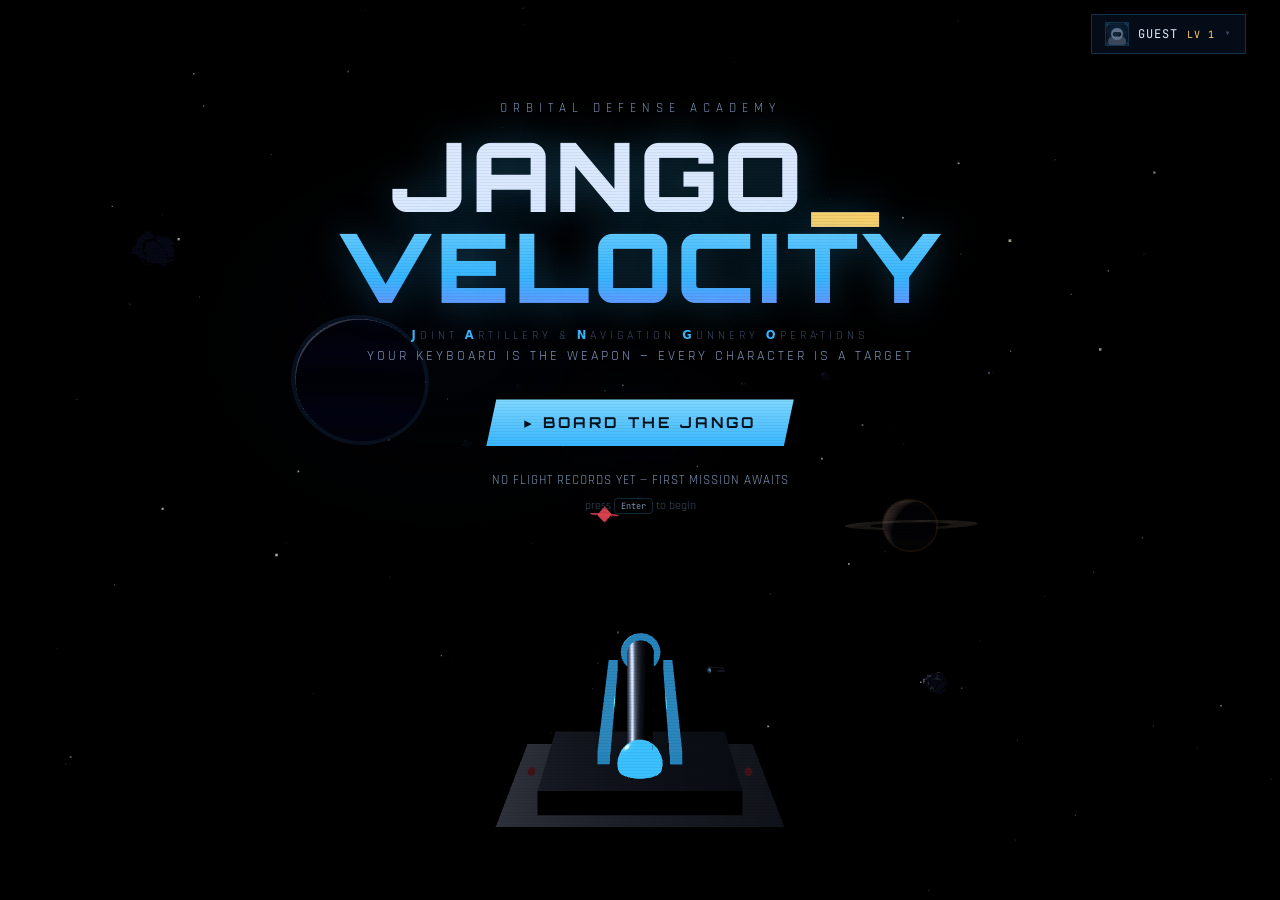
==== commit 07a89702: "Make the admin console reachable in embedded previews Ctrl+Shift+J is reserved by Chrome for DevTool" ====
--- a/index.html
+++ b/index.html
@@ -57,6 +57,7 @@
       <button class="cta" id="btn-start" autofocus>▸ BOARD THE JANGO</button>
       <p class="landing__pb" id="landing-pb"></p>
       <p class="landing__hint">press <kbd>Enter</kbd> to begin</p>
+      <p class="landing__hint admin-hint">⚡ owner: type <b>jango</b> here for the command console</p>
     </div>
   </section>
 
@@ -364,7 +365,11 @@
       <h3>⚡ COMMAND OVERRIDE <button class="ghost close" id="admin-close">✕</button></h3>
       <p class="admin-readout" id="admin-readout"></p>
       <div id="admin-body"></div>
-      <p class="admin-foot">owner console — edits this device's save only · reopen with <kbd>Ctrl</kbd>+<kbd>Shift</kbd>+<kbd>J</kbd></p>
+      <p class="admin-foot">
+        owner console — edits this device's save only · reopen with
+        <kbd>Ctrl</kbd>+<kbd>Alt</kbd>+<kbd>J</kbd>, the profile menu,
+        typing <b>jango</b> on the landing screen, or 5 clicks on the logo
+      </p>
     </div>
   </div>
 
--- a/styles/main.css
+++ b/styles/main.css
@@ -280,6 +280,10 @@
 /* ── admin / command override ───────────────────────────────────── */
 .pm-admin { display: none !important; color: var(--amber) !important; }
 body.is-admin .pm-admin { display: block !important; }
+/* the landing hint only shows once you've unlocked the console */
+.admin-hint { display: none; color: var(--amber); opacity: 0.75; }
+.admin-hint b { font-family: var(--font-mono); }
+body.is-admin .admin-hint { display: block; }
 /* compound selector so it beats the generic .overlay-box sizing below */
 .overlay-box.admin-box {
   width: min(780px, 96vw); max-height: 88vh; overflow-y: auto;
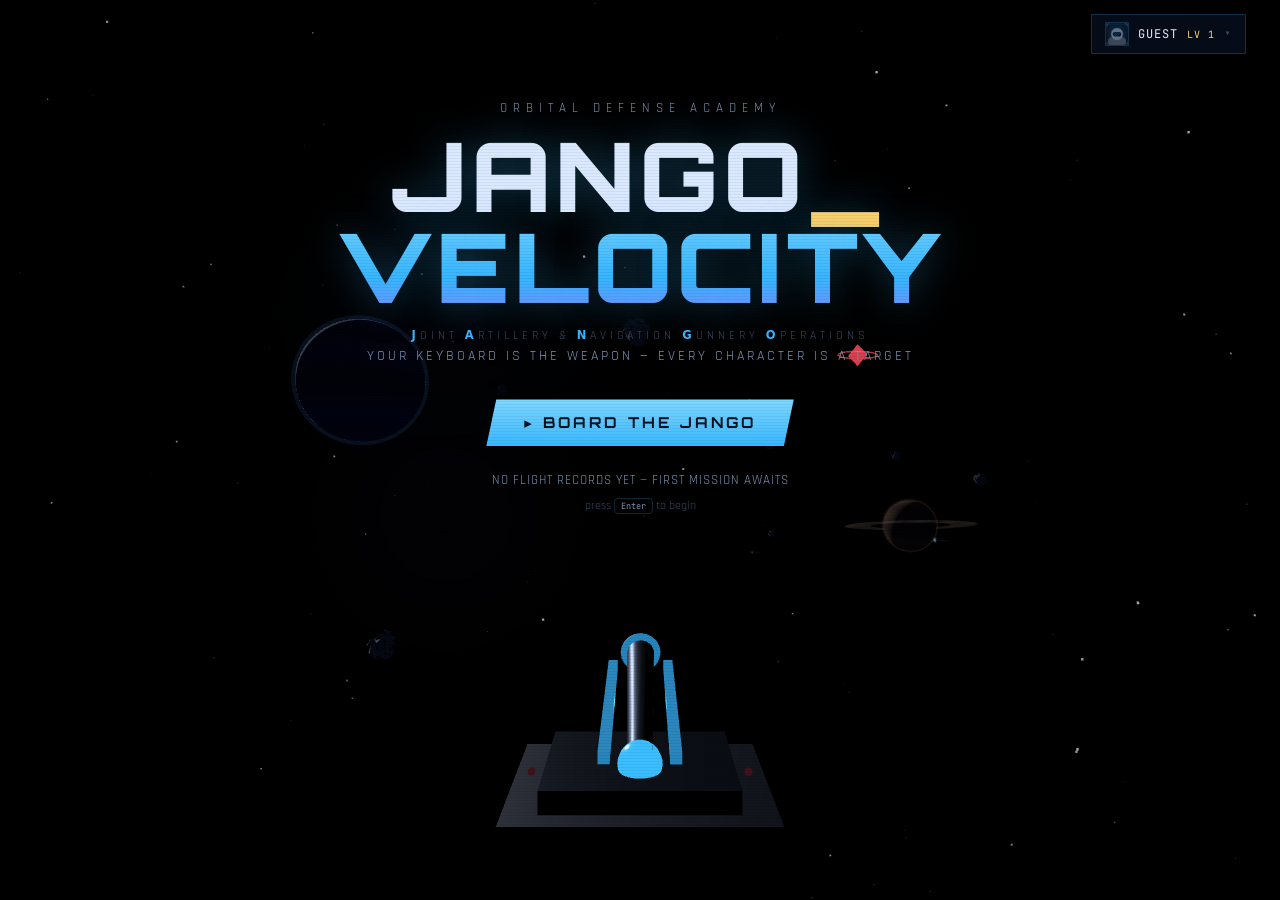
==== commit 63b7424d: "Move the owner console to a private, password-gated page The console was reachable from the game its" ====
--- a/index.html
+++ b/index.html
@@ -33,7 +33,6 @@
       <button id="pm-profile">◈ PROFILE &amp; STATISTICS</button>
       <button id="pm-achievements">★ ACHIEVEMENTS</button>
       <button id="pm-settings">⚙ SETTINGS</button>
-      <button id="pm-admin" class="pm-admin">⚡ COMMAND OVERRIDE</button>
       <button id="pm-auth">⏻ SIGN IN</button>
     </div>
   </div>
@@ -57,7 +56,6 @@
       <button class="cta" id="btn-start" autofocus>▸ BOARD THE JANGO</button>
       <p class="landing__pb" id="landing-pb"></p>
       <p class="landing__hint">press <kbd>Enter</kbd> to begin</p>
-      <p class="landing__hint admin-hint">⚡ owner: type <b>jango</b> here for the command console</p>
     </div>
   </section>
 
@@ -359,20 +357,6 @@
     </div>
   </div>
 
-  <!-- ═══════════ ADMIN / COMMAND OVERRIDE ═══════════ -->
-  <div class="overlay" id="admin-overlay">
-    <div class="overlay-box admin-box">
-      <h3>⚡ COMMAND OVERRIDE <button class="ghost close" id="admin-close">✕</button></h3>
-      <p class="admin-readout" id="admin-readout"></p>
-      <div id="admin-body"></div>
-      <p class="admin-foot">
-        owner console — edits this device's save only · reopen with
-        <kbd>Ctrl</kbd>+<kbd>Alt</kbd>+<kbd>J</kbd>, the profile menu,
-        typing <b>jango</b> on the landing screen, or 5 clicks on the logo
-      </p>
-    </div>
-  </div>
-
   <div id="ach-toasts" aria-live="polite"></div>
 
   <script src="config.js"></script>
--- a/styles/main.css
+++ b/styles/main.css
@@ -278,12 +278,8 @@
 }
 
 /* ── admin / command override ───────────────────────────────────── */
-.pm-admin { display: none !important; color: var(--amber) !important; }
-body.is-admin .pm-admin { display: block !important; }
-/* the landing hint only shows once you've unlocked the console */
-.admin-hint { display: none; color: var(--amber); opacity: 0.75; }
-.admin-hint b { font-family: var(--font-mono); }
-body.is-admin .admin-hint { display: block; }
+/* the console lives on its own page (admin.html); these classes are
+   shared by it via styles/admin.css */
 /* compound selector so it beats the generic .overlay-box sizing below */
 .overlay-box.admin-box {
   width: min(780px, 96vw); max-height: 88vh; overflow-y: auto;
